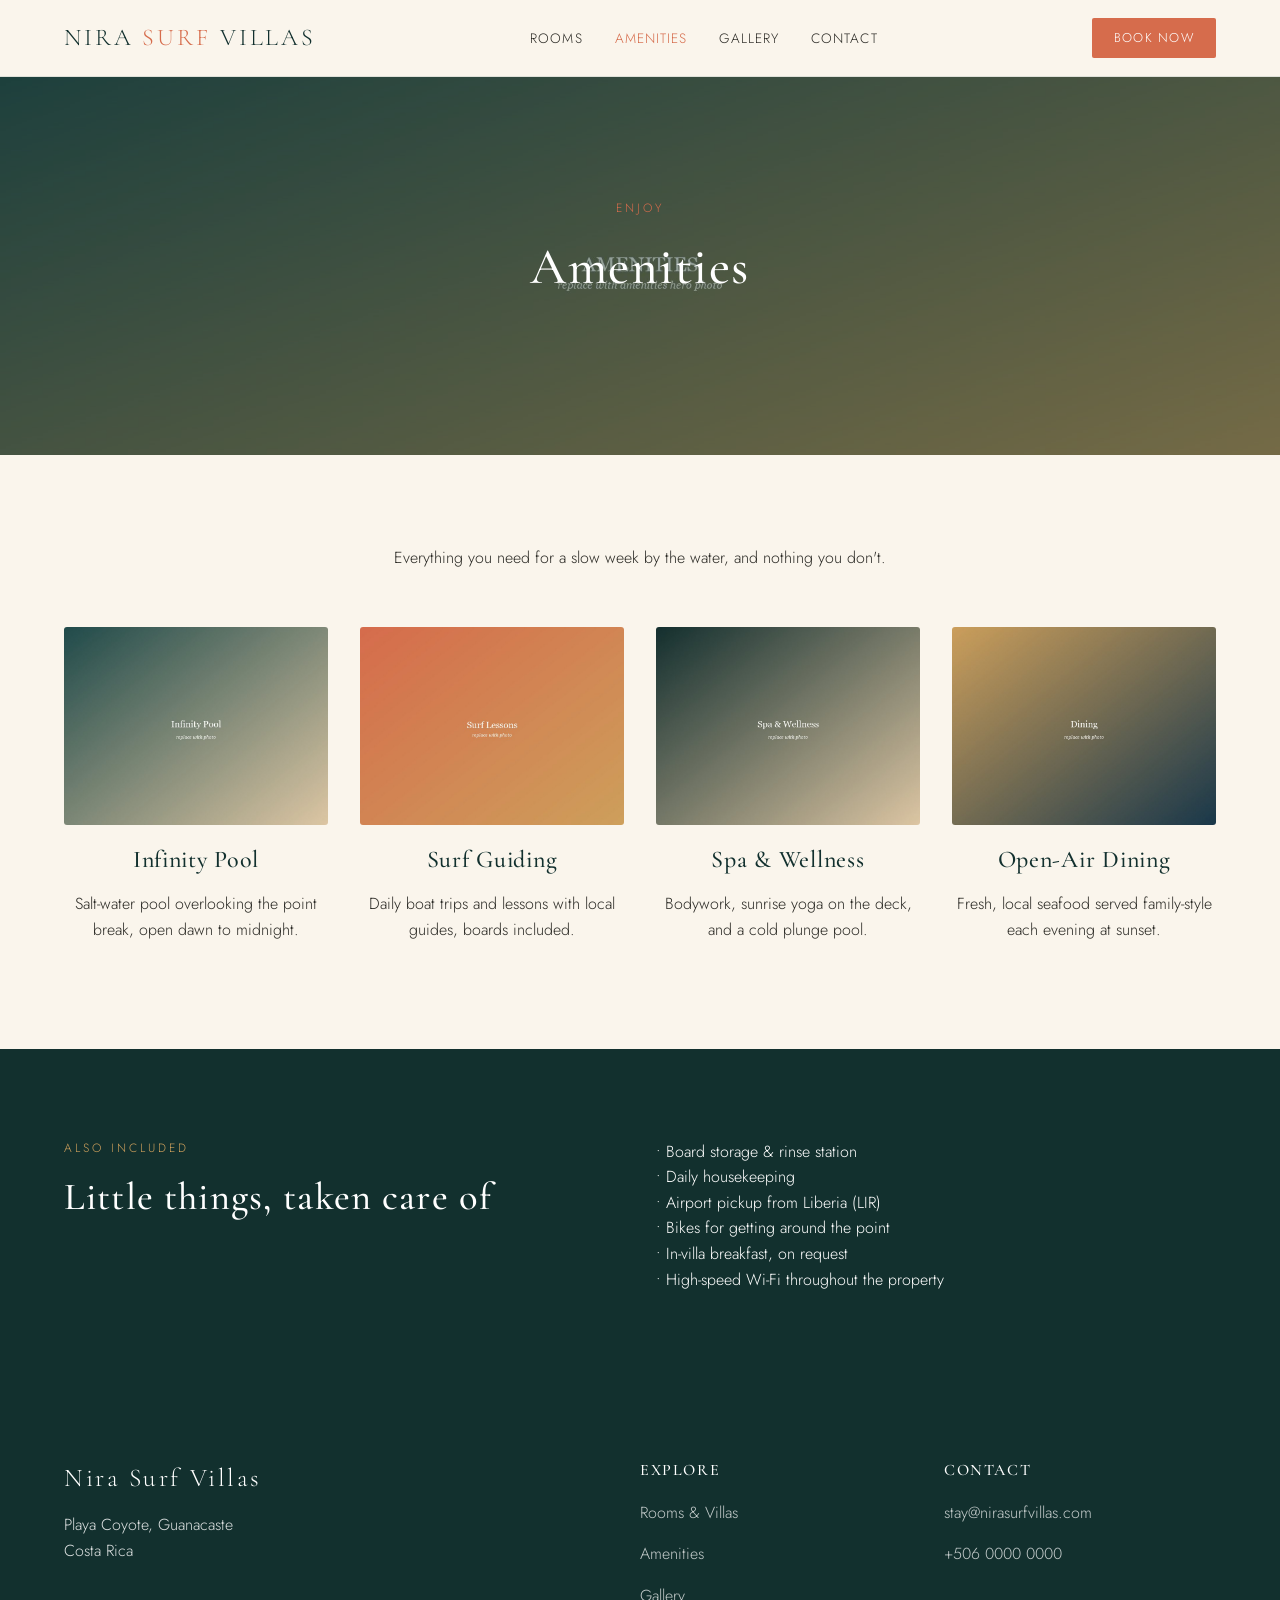
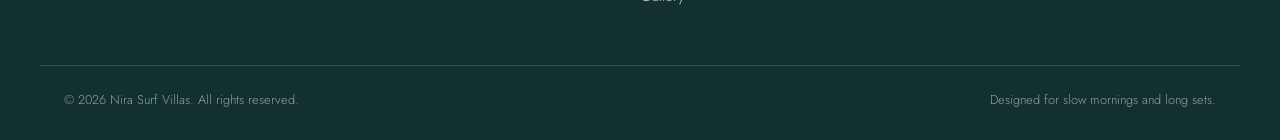
==== amenities.html @ 9f6e9825 "Initial commit: Nira Surf Villas site Six-page static site (home, rooms, amenities, gallery, booking" ====
<!DOCTYPE html>
<html lang="en">
<head>
<meta charset="UTF-8">
<meta name="viewport" content="width=device-width, initial-scale=1.0">
<title>Amenities | Nira Surf Villas</title>
<link rel="stylesheet" href="css/style.css">
</head>
<body>

<nav class="site-nav">
  <div class="nav-inner">
    <a href="index.html" class="logo">Nira <span>Surf</span> Villas</a>
    <ul class="nav-links">
      <li><a href="rooms.html">Rooms</a></li>
      <li><a href="amenities.html" class="active">Amenities</a></li>
      <li><a href="gallery.html">Gallery</a></li>
      <li><a href="contact.html">Contact</a></li>
    </ul>
    <a href="booking.html" class="nav-cta">Book Now</a>
    <button class="nav-toggle" aria-label="Menu">&#9776;</button>
  </div>
</nav>

<header class="page-hero" style="background-image:url('images/hero-amenities.jpg')">
  <div class="page-hero-content">
    <span class="eyebrow">Enjoy</span>
    <h1>Amenities</h1>
  </div>
</header>

<section>
  <div class="container section-intro">
    <p>Everything you need for a slow week by the water, and nothing you don't.</p>
  </div>

  <div class="container grid grid-4">
    <div class="amenity">
      <img src="images/amenities/pool.jpg" alt="Infinity Pool">
      <h3>Infinity Pool</h3>
      <p>Salt-water pool overlooking the point break, open dawn to midnight.</p>
    </div>
    <div class="amenity">
      <img src="images/amenities/surf.jpg" alt="Surf Lessons">
      <h3>Surf Guiding</h3>
      <p>Daily boat trips and lessons with local guides, boards included.</p>
    </div>
    <div class="amenity">
      <img src="images/amenities/spa.jpg" alt="Spa & Wellness">
      <h3>Spa &amp; Wellness</h3>
      <p>Bodywork, sunrise yoga on the deck, and a cold plunge pool.</p>
    </div>
    <div class="amenity">
      <img src="images/amenities/dining.jpg" alt="Dining">
      <h3>Open-Air Dining</h3>
      <p>Fresh, local seafood served family-style each evening at sunset.</p>
    </div>
  </div>
</section>

<section class="section-teal">
  <div class="container grid grid-2">
    <div>
      <span class="eyebrow" style="color:var(--gold)">Also Included</span>
      <h2>Little things, taken care of</h2>
    </div>
    <div>
      <p>&#8226; Board storage &amp; rinse station<br>
      &#8226; Daily housekeeping<br>
      &#8226; Airport pickup from Liberia (LIR)<br>
      &#8226; Bikes for getting around the point<br>
      &#8226; In-villa breakfast, on request<br>
      &#8226; High-speed Wi-Fi throughout the property</p>
    </div>
  </div>
</section>

<footer>
  <div class="container footer-grid">
    <div>
      <span class="footer-logo">Nira Surf Villas</span>
      <p>Playa Coyote, Guanacaste<br>Costa Rica</p>
    </div>
    <div>
      <h4>Explore</h4>
      <p><a href="rooms.html">Rooms &amp; Villas</a></p>
      <p><a href="amenities.html">Amenities</a></p>
      <p><a href="gallery.html">Gallery</a></p>
    </div>
    <div>
      <h4>Contact</h4>
      <p><a href="mailto:stay@nirasurfvillas.com">stay@nirasurfvillas.com</a></p>
      <p><a href="tel:+50600000000">+506 0000 0000</a></p>
    </div>
  </div>
  <div class="container footer-bottom">
    <span>&copy; 2026 Nira Surf Villas. All rights reserved.</span>
    <span>Designed for slow mornings and long sets.</span>
  </div>
</footer>

<script src="js/main.js"></script>
</body>
</html>
---- css/style.css ----
@import url('https://fonts.googleapis.com/css2?family=Cormorant+Garamond:ital,wght@0,400;0,500;0,600;1,400&family=Jost:wght@300;400;500;600&display=swap');

:root {
  --cream: #faf5ec;
  --cream-dark: #f2ead9;
  --ink: #2b2a25;
  --teal: #1f4a4a;
  --teal-dark: #12302e;
  --coral: #d66c4c;
  --coral-dark: #b8543a;
  --gold: #cea05c;
  --sand: #dfc8a5;
  --max-width: 1200px;
}

* { box-sizing: border-box; }

html { scroll-behavior: smooth; }

body {
  margin: 0;
  font-family: 'Jost', 'Helvetica Neue', Arial, sans-serif;
  color: var(--ink);
  background: var(--cream);
  font-weight: 300;
  line-height: 1.6;
}

h1, h2, h3, h4 {
  font-family: 'Cormorant Garamond', Georgia, serif;
  font-weight: 500;
  letter-spacing: 0.03em;
  margin: 0 0 0.5em;
  color: var(--teal-dark);
}

h1 { font-size: 3.2rem; }
h2 { font-size: 2.4rem; }
h3 { font-size: 1.5rem; }

p { margin: 0 0 1em; }

a { color: inherit; text-decoration: none; }

img { max-width: 100%; display: block; }

.container {
  max-width: var(--max-width);
  margin: 0 auto;
  padding: 0 24px;
}

.eyebrow {
  display: block;
  font-family: 'Jost', sans-serif;
  font-size: 0.75rem;
  letter-spacing: 0.25em;
  text-transform: uppercase;
  color: var(--coral);
  margin-bottom: 0.75em;
}

/* ---------- Nav ---------- */
.site-nav {
  position: sticky;
  top: 0;
  z-index: 100;
  background: rgba(250, 245, 236, 0.96);
  backdrop-filter: blur(6px);
  border-bottom: 1px solid rgba(31, 74, 74, 0.12);
}

.nav-inner {
  max-width: var(--max-width);
  margin: 0 auto;
  padding: 18px 24px;
  display: flex;
  align-items: center;
  justify-content: space-between;
}

.logo {
  font-family: 'Cormorant Garamond', Georgia, serif;
  font-size: 1.5rem;
  letter-spacing: 0.12em;
  color: var(--teal-dark);
  text-transform: uppercase;
}

.logo span { color: var(--coral); }

.nav-links {
  display: flex;
  gap: 2rem;
  list-style: none;
  margin: 0;
  padding: 0;
}

.nav-links a {
  font-size: 0.85rem;
  letter-spacing: 0.08em;
  text-transform: uppercase;
  color: var(--ink);
  transition: color 0.2s ease;
}

.nav-links a:hover,
.nav-links a.active { color: var(--coral); }

.nav-cta {
  background: var(--coral);
  color: #fff !important;
  padding: 10px 22px;
  border-radius: 2px;
  font-size: 0.8rem;
  letter-spacing: 0.1em;
  text-transform: uppercase;
  transition: background 0.2s ease;
}

.nav-cta:hover { background: var(--coral-dark); }

.nav-toggle {
  display: none;
  background: none;
  border: none;
  font-size: 1.6rem;
  color: var(--teal-dark);
  cursor: pointer;
}

/* ---------- Buttons ---------- */
.btn {
  display: inline-block;
  padding: 13px 30px;
  border: 1px solid var(--teal-dark);
  color: var(--teal-dark);
  font-size: 0.8rem;
  letter-spacing: 0.1em;
  text-transform: uppercase;
  border-radius: 2px;
  transition: all 0.2s ease;
}

.btn:hover { background: var(--teal-dark); color: #fff; }

.btn-solid {
  background: var(--coral);
  border-color: var(--coral);
  color: #fff;
}

.btn-solid:hover { background: var(--coral-dark); border-color: var(--coral-dark); }

.btn-light {
  border-color: rgba(255,255,255,0.8);
  color: #fff;
}
.btn-light:hover { background: #fff; color: var(--teal-dark); }

/* ---------- Hero (home) ---------- */
.hero {
  position: relative;
  height: 92vh;
  min-height: 560px;
  overflow: hidden;
  display: flex;
  align-items: flex-end;
  color: #fff;
}

.hero-slideshow {
  position: absolute;
  inset: 0;
}

.hero-slide {
  position: absolute;
  inset: 0;
  width: 100%;
  height: 100%;
  object-fit: cover;
  object-position: center;
  opacity: 0;
  transition: opacity 0.35s ease;
}

.hero-slide.active { opacity: 1; }

.hero::after {
  content: '';
  position: absolute;
  inset: 0;
  background: linear-gradient(180deg, rgba(18,48,46,0.15) 0%, rgba(18,48,46,0.55) 100%);
}

.hero-content {
  position: relative;
  z-index: 2;
  padding: 0 24px 70px;
  max-width: var(--max-width);
  margin: 0 auto;
  width: 100%;
}

.hero-content h1 {
  color: #fff;
  font-size: clamp(2.6rem, 6vw, 4.6rem);
  margin-bottom: 0.3em;
}

.hero-content p {
  font-size: 1.1rem;
  max-width: 480px;
  margin-bottom: 1.5em;
  color: rgba(255,255,255,0.9);
}

/* ---------- Page hero (interior pages) ---------- */
.page-hero {
  position: relative;
  height: 42vh;
  min-height: 280px;
  background-size: cover;
  background-position: center;
  display: flex;
  align-items: center;
  justify-content: center;
  color: #fff;
  text-align: center;
}

.page-hero::after {
  content: '';
  position: absolute;
  inset: 0;
  background: rgba(18,48,46,0.45);
}

.page-hero-content { position: relative; z-index: 2; }
.page-hero-content h1 { color: #fff; }

/* ---------- Sections ---------- */
section { padding: 90px 0; }

.section-intro {
  text-align: center;
  max-width: 640px;
  margin: 0 auto 3.5rem;
}

.section-alt { background: var(--cream-dark); }
.section-teal { background: var(--teal-dark); color: #fff; }
.section-teal h2, .section-teal h3 { color: #fff; }

/* ---------- Grids ---------- */
.grid {
  display: grid;
  gap: 2rem;
}

.grid-3 { grid-template-columns: repeat(3, 1fr); }
.grid-4 { grid-template-columns: repeat(4, 1fr); }
.grid-2 { grid-template-columns: repeat(2, 1fr); }

.card {
  background: #fff;
  border-radius: 3px;
  overflow: hidden;
  box-shadow: 0 8px 24px rgba(31,74,74,0.08);
}

.card img { aspect-ratio: 4/3; object-fit: cover; width: 100%; }

.card-body { padding: 1.5rem; }

.card-price {
  color: var(--coral);
  font-family: 'Cormorant Garamond', serif;
  font-size: 1.2rem;
  margin-top: 0.5rem;
}

/* Amenities */
.amenity {
  text-align: center;
}
.amenity img { border-radius: 3px; margin-bottom: 1rem; aspect-ratio: 4/3; object-fit: cover; }

/* Gallery */
.gallery-grid {
  display: grid;
  grid-template-columns: repeat(3, 1fr);
  gap: 8px;
}
.gallery-grid img {
  aspect-ratio: 1/1;
  object-fit: cover;
  width: 100%;
  cursor: pointer;
  transition: opacity 0.2s ease;
}
.gallery-grid img:hover { opacity: 0.85; }

.lightbox {
  position: fixed;
  inset: 0;
  background: rgba(18,30,29,0.92);
  display: none;
  align-items: center;
  justify-content: center;
  z-index: 1000;
  padding: 40px;
}
.lightbox.open { display: flex; }
.lightbox img { max-width: 90vw; max-height: 85vh; object-fit: contain; }
.lightbox-close {
  position: absolute;
  top: 24px;
  right: 32px;
  color: #fff;
  font-size: 2rem;
  cursor: pointer;
  background: none;
  border: none;
}

/* Amenities strip on home */
.strip {
  display: grid;
  grid-template-columns: repeat(4, 1fr);
  gap: 2rem;
  text-align: center;
}
.strip-item .icon {
  font-size: 1.8rem;
  color: var(--coral);
  margin-bottom: 0.6rem;
}

/* ---------- Forms ---------- */
.form-grid {
  display: grid;
  grid-template-columns: 1fr 1fr;
  gap: 1.2rem;
}
.form-grid .full { grid-column: 1 / -1; }

label {
  display: block;
  font-size: 0.8rem;
  letter-spacing: 0.06em;
  text-transform: uppercase;
  margin-bottom: 0.4rem;
  color: var(--teal-dark);
}

input, select, textarea {
  width: 100%;
  padding: 12px 14px;
  border: 1px solid rgba(31,74,74,0.25);
  background: #fff;
  font-family: 'Jost', sans-serif;
  font-size: 0.95rem;
  border-radius: 2px;
  color: var(--ink);
}

input:focus, select:focus, textarea:focus {
  outline: none;
  border-color: var(--coral);
}

textarea { resize: vertical; min-height: 120px; }

.form-note {
  margin-top: 1.5rem;
  padding: 16px 20px;
  background: var(--cream-dark);
  border-left: 3px solid var(--coral);
  font-size: 0.9rem;
  display: none;
}
.form-note.show { display: block; }

/* ---------- Footer ---------- */
footer {
  background: var(--teal-dark);
  color: rgba(255,255,255,0.85);
  padding: 60px 0 30px;
}

.footer-grid {
  display: grid;
  grid-template-columns: 2fr 1fr 1fr;
  gap: 2rem;
  margin-bottom: 2.5rem;
}

footer h4 {
  color: #fff;
  font-size: 1rem;
  letter-spacing: 0.1em;
  text-transform: uppercase;
  margin-bottom: 1rem;
}

footer a { color: rgba(255,255,255,0.75); }
footer a:hover { color: var(--gold); }

.footer-logo {
  font-family: 'Cormorant Garamond', serif;
  font-size: 1.6rem;
  color: #fff;
  letter-spacing: 0.1em;
  margin-bottom: 0.8rem;
  display: block;
}

.footer-bottom {
  border-top: 1px solid rgba(255,255,255,0.15);
  padding-top: 24px;
  font-size: 0.8rem;
  display: flex;
  justify-content: space-between;
  color: rgba(255,255,255,0.55);
}

/* ---------- Responsive ---------- */
@media (max-width: 900px) {
  .grid-3, .grid-4, .grid-2 { grid-template-columns: 1fr 1fr; }
  .footer-grid { grid-template-columns: 1fr; }
  .strip { grid-template-columns: 1fr 1fr; }
}

@media (max-width: 700px) {
  .nav-links, .nav-cta { display: none; }
  .nav-toggle { display: block; }
  .site-nav.open .nav-links {
    display: flex;
    flex-direction: column;
    position: absolute;
    top: 100%;
    left: 0;
    right: 0;
    background: var(--cream);
    padding: 20px 24px;
    gap: 1.2rem;
    border-bottom: 1px solid rgba(31,74,74,0.12);
  }
  .site-nav.open .nav-cta {
    display: inline-block;
    margin: 0 24px 20px;
  }
  .grid-3, .grid-4, .grid-2 { grid-template-columns: 1fr; }
  .gallery-grid { grid-template-columns: repeat(2, 1fr); }
  .form-grid { grid-template-columns: 1fr; }
  h1 { font-size: 2.2rem; }
  .strip { grid-template-columns: 1fr; }
}
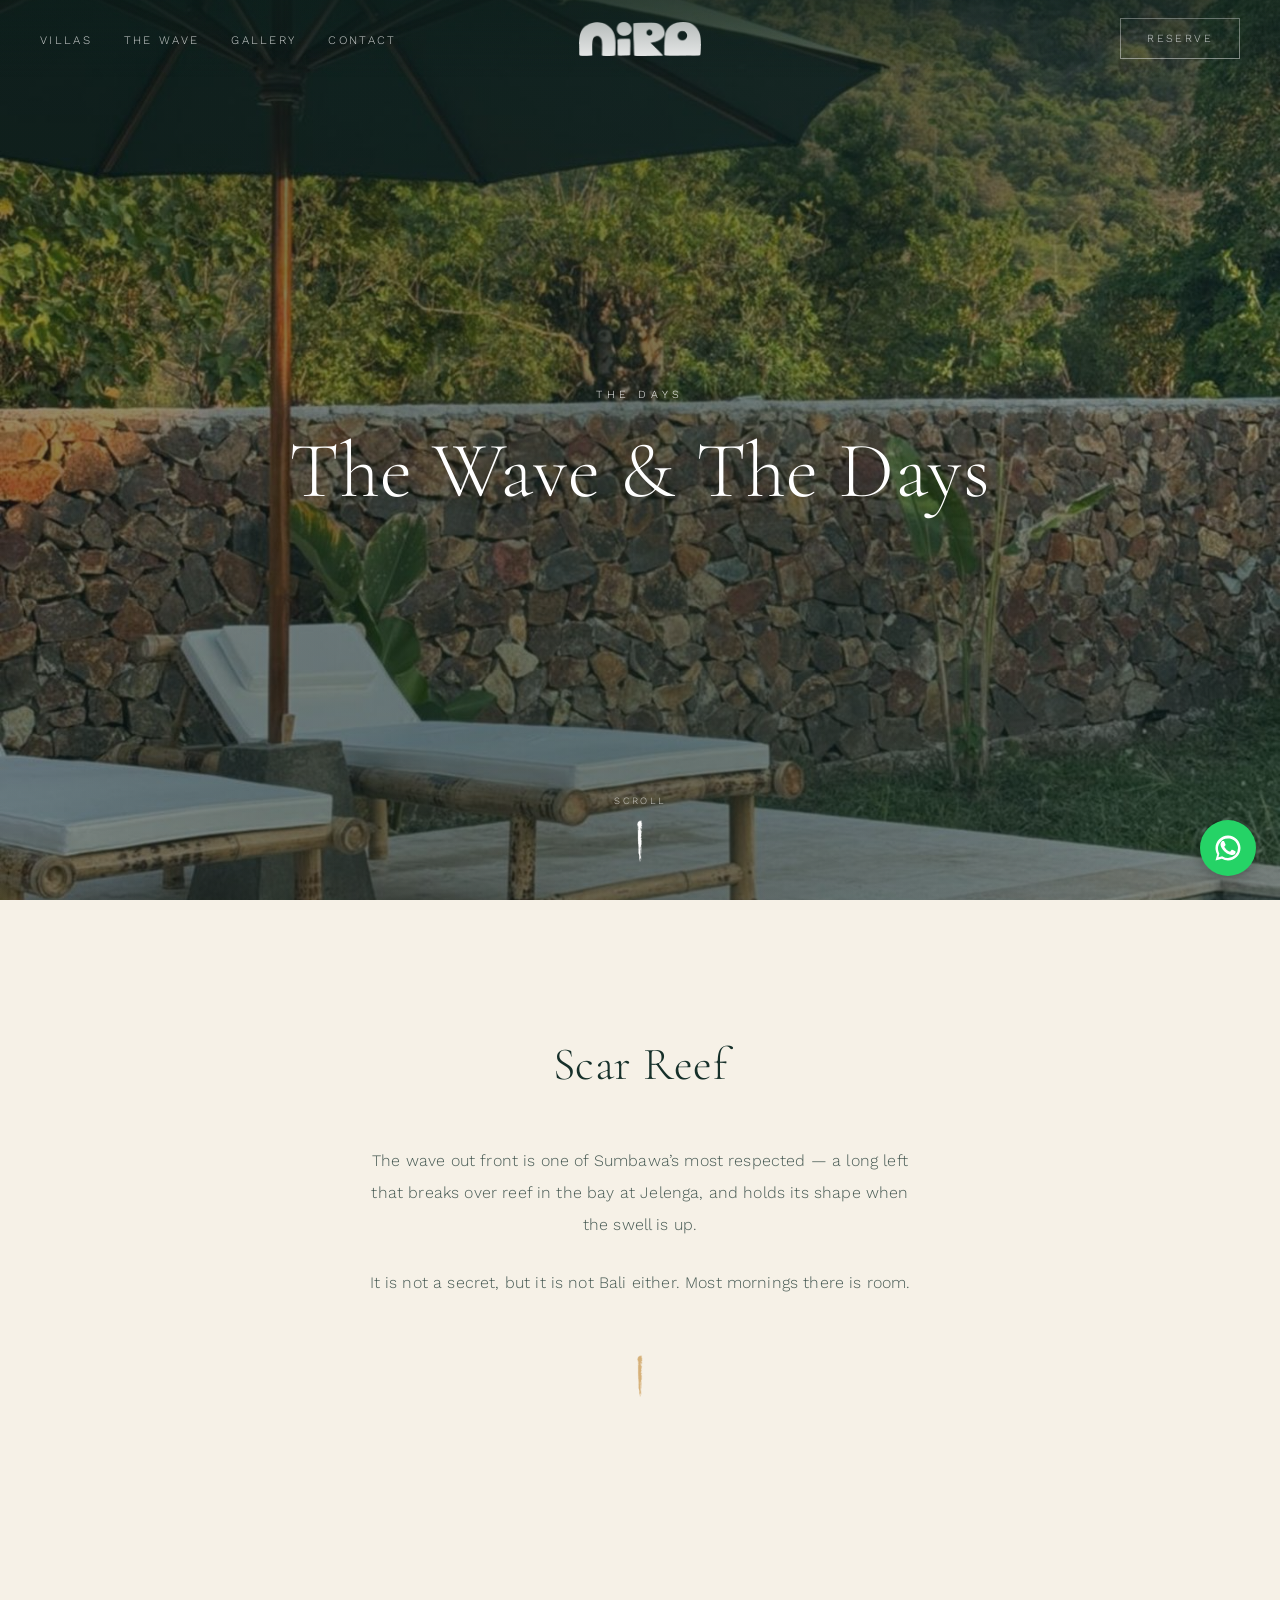
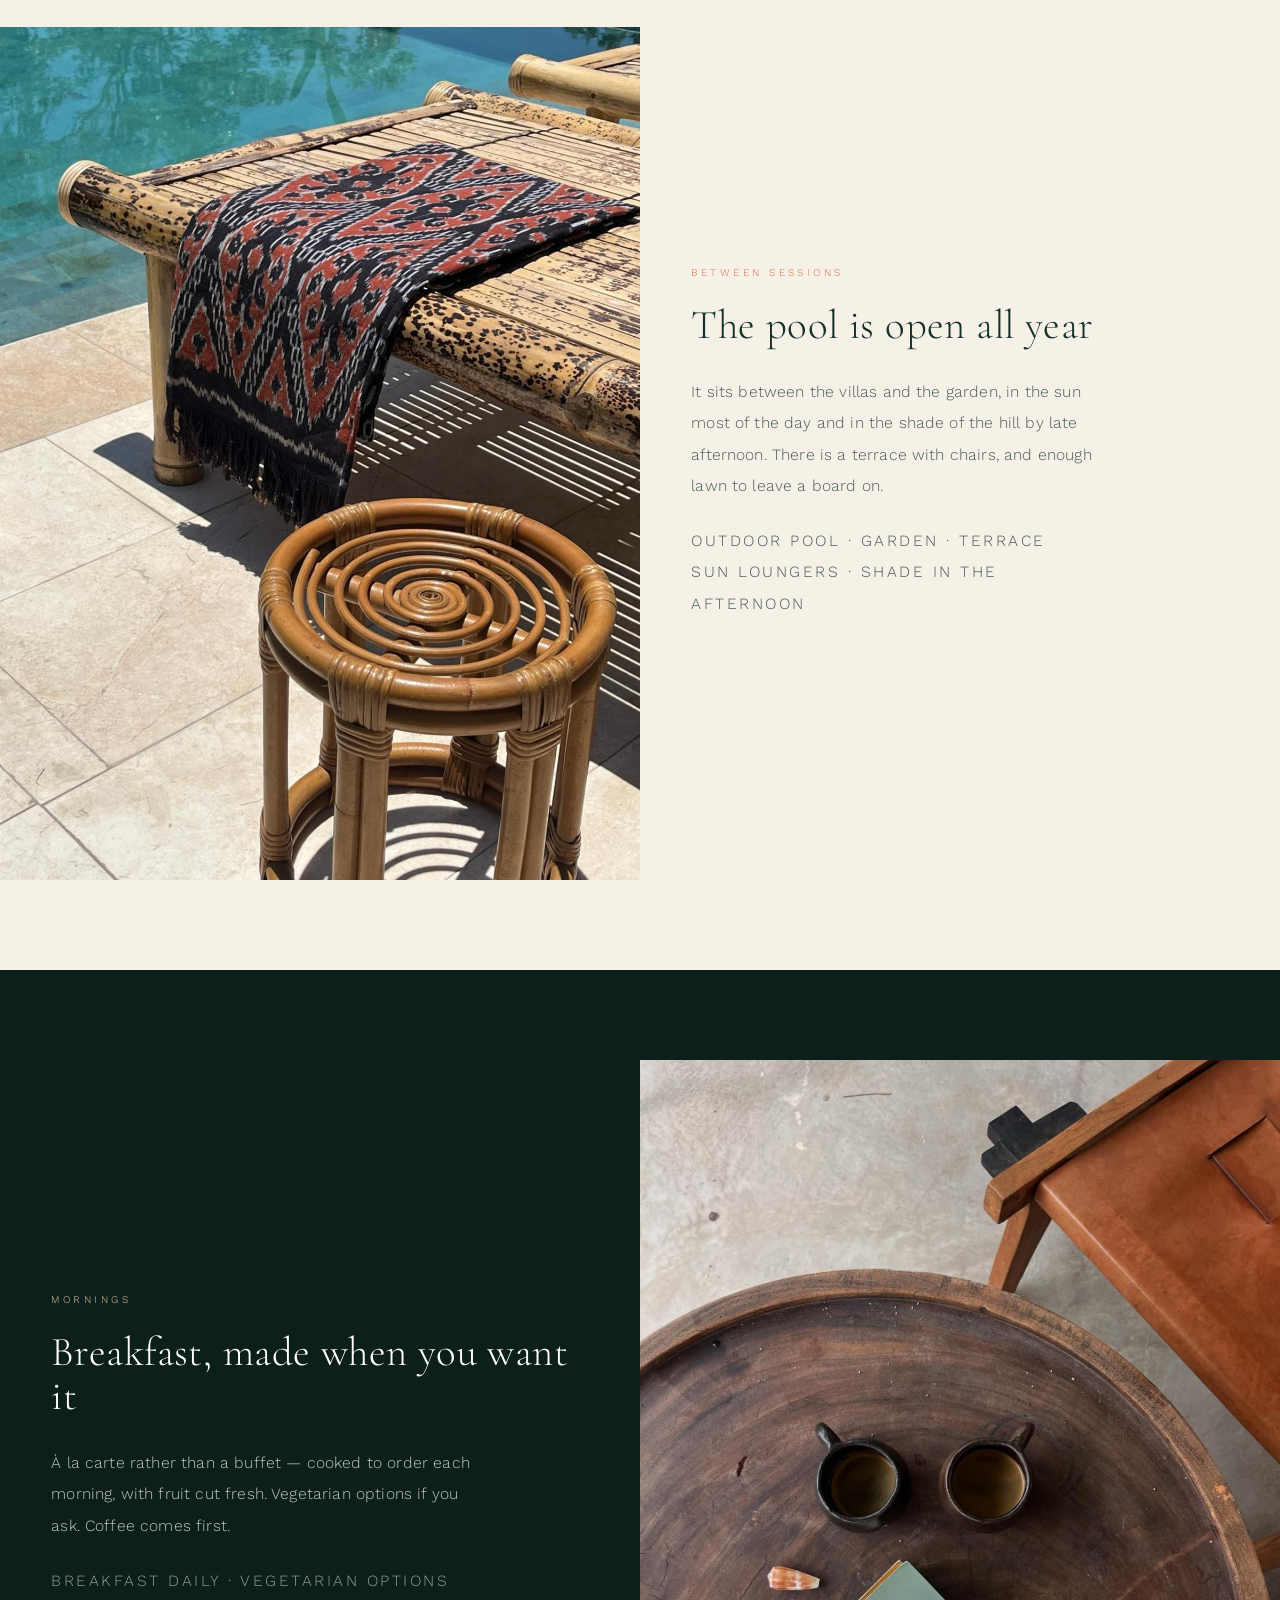
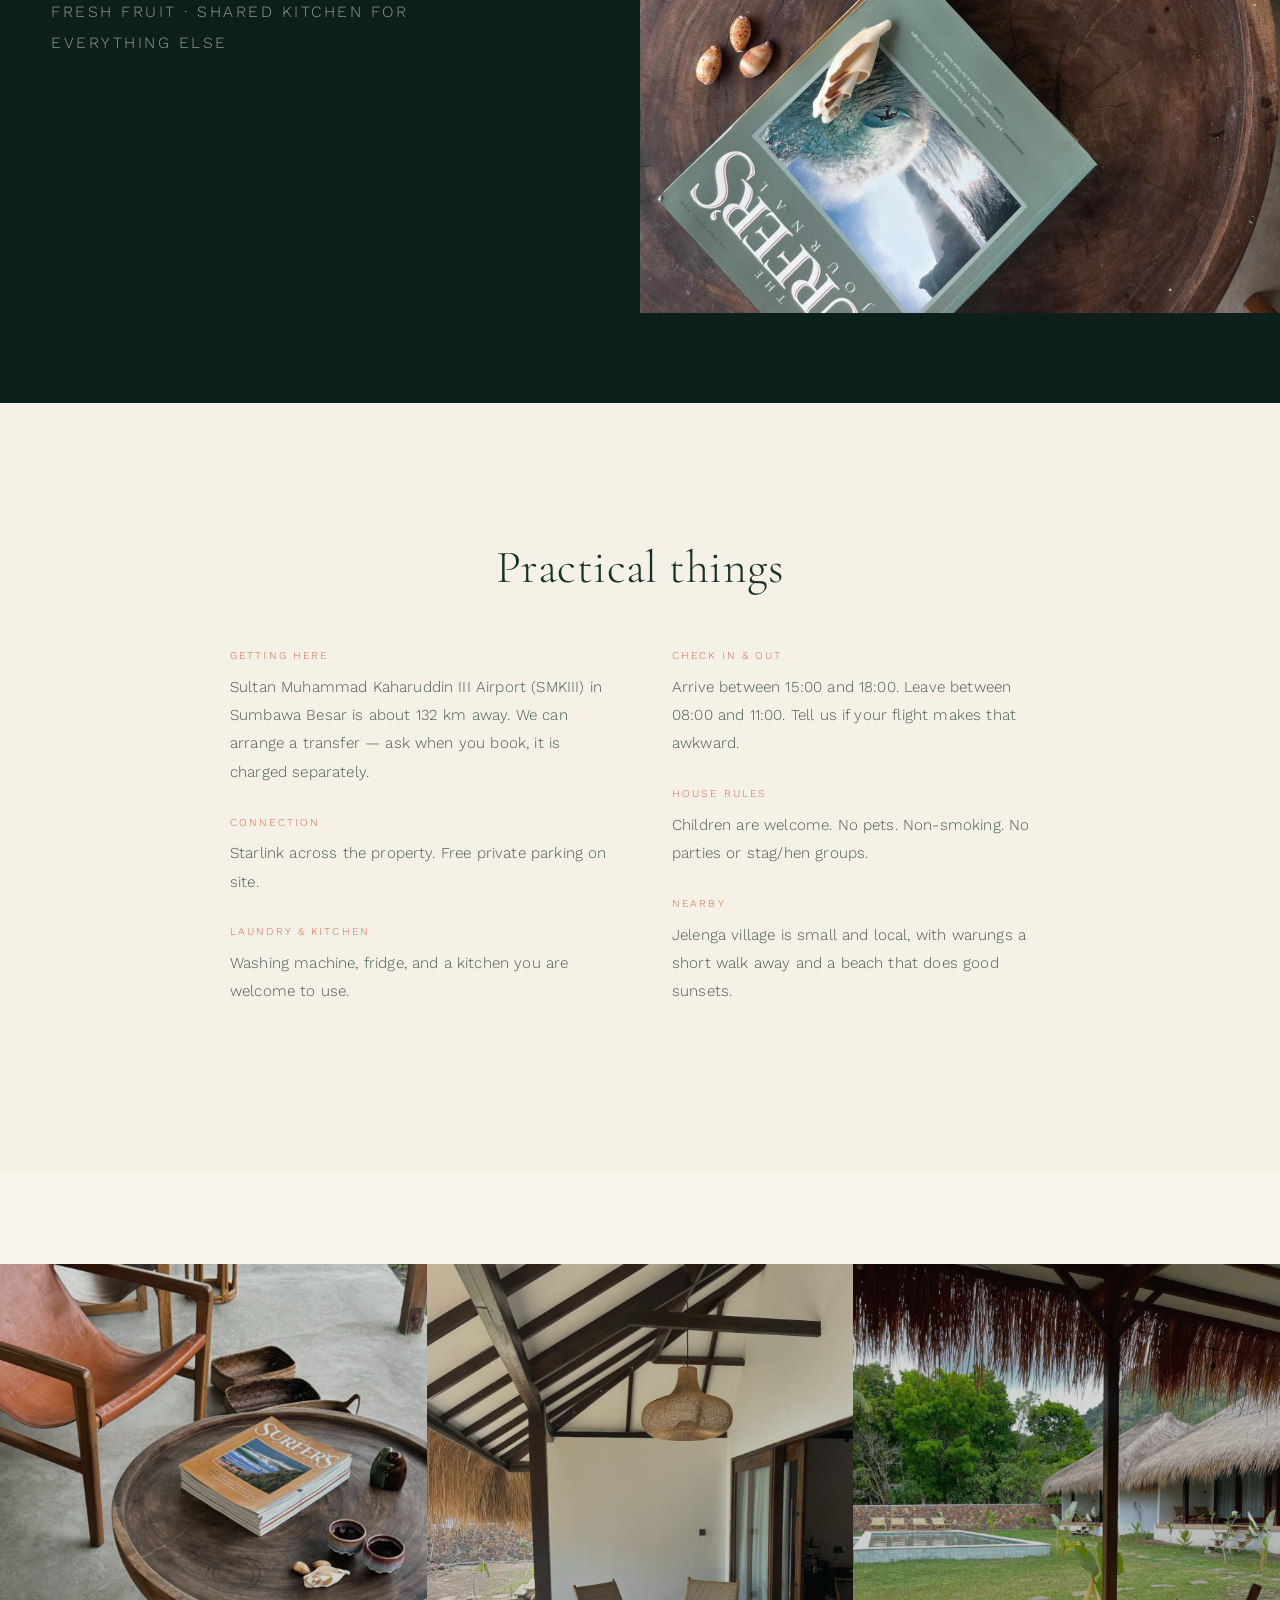
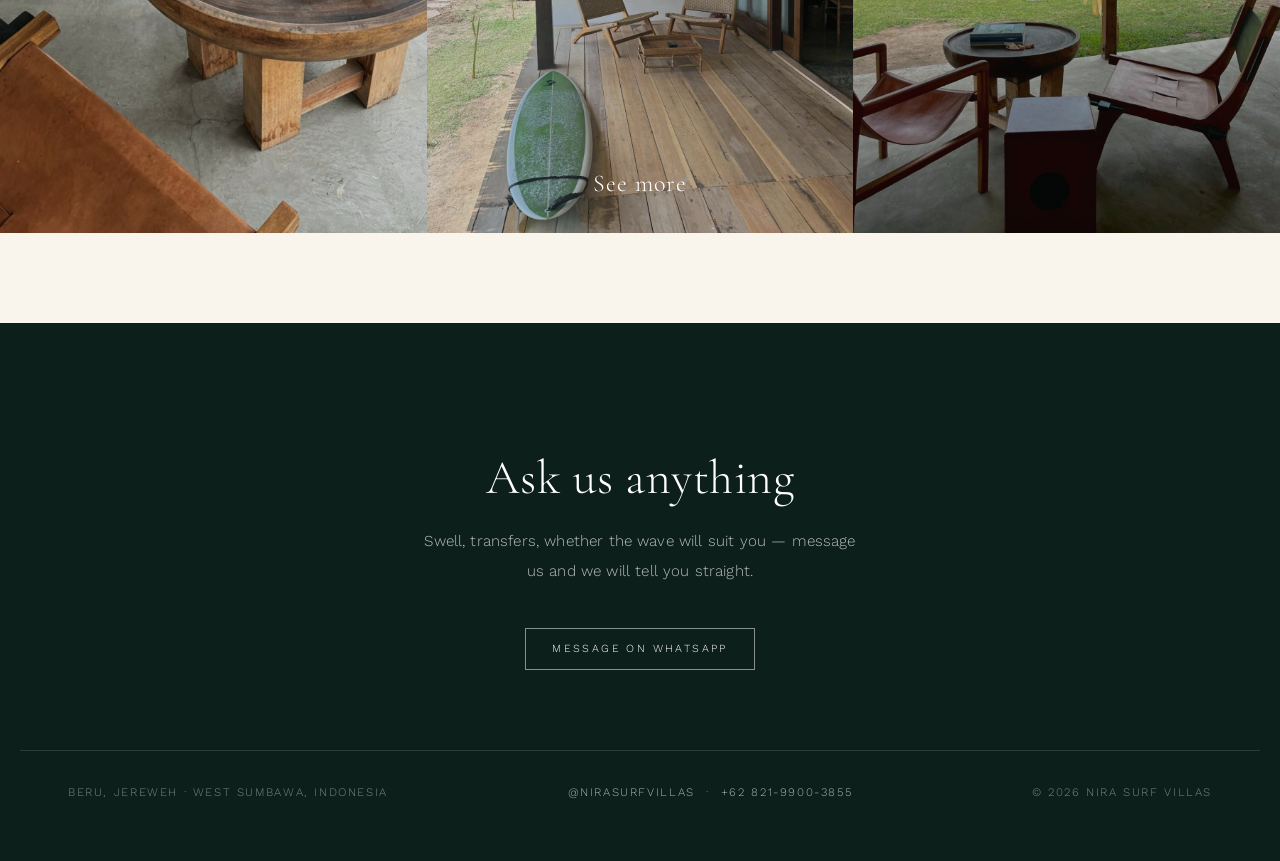
==== commit 3296498c: "Rebuild the site around real photography Replace the placeholder gradients and stock-shaped layout w" ====
--- a/amenities.html
+++ b/amenities.html
@@ -3,102 +3,132 @@
 <head>
 <meta charset="UTF-8">
 <meta name="viewport" content="width=device-width, initial-scale=1.0">
-<title>Amenities | Nira Surf Villas</title>
-<link rel="stylesheet" href="css/style.css">
+<title>The Wave &amp; The Days | Nira Surf Villas, Scar Reef</title>
+<meta name="description" content="Scar Reef, Jelenga and the west coast of Sumbawa — and what a day at Nira Surf Villas actually looks like.">
+<link rel="stylesheet" href="css/style.css?v=20260807c">
 </head>
-<body>
+<body class="ed">
 
-<nav class="site-nav">
+<nav class="site-nav nav-overlay">
   <div class="nav-inner">
-    <a href="index.html" class="logo">Nira <span>Surf</span> Villas</a>
-    <ul class="nav-links">
-      <li><a href="rooms.html">Rooms</a></li>
-      <li><a href="amenities.html" class="active">Amenities</a></li>
-      <li><a href="gallery.html">Gallery</a></li>
-      <li><a href="contact.html">Contact</a></li>
-    </ul>
-    <a href="booking.html" class="nav-cta">Book Now</a>
-    <button class="nav-toggle" aria-label="Menu">&#9776;</button>
+    <div class="nav-left">
+      <button class="nav-toggle" aria-label="Menu" aria-expanded="false">&#9776;</button>
+      <ul class="nav-links">
+        <li><a href="rooms.html">Villas</a></li>
+        <li><a href="amenities.html" class="active">The Wave</a></li>
+        <li><a href="gallery.html">Gallery</a></li>
+        <li><a href="contact.html">Contact</a></li>
+        <li class="in-menu-only"><a href="booking.html">Reserve</a></li>
+      </ul>
+    </div>
+
+    <a href="index.html" class="logo" aria-label="Nira Surf Villas — home">
+      <img src="images/logo.png" alt="Nira Surf Villas" width="520" height="145">
+    </a>
+
+    <div class="nav-right">
+      <a href="booking.html" class="link-ghost">Reserve</a>
+    </div>
   </div>
 </nav>
 
-<header class="page-hero" style="background-image:url('images/hero-amenities.jpg')">
-  <div class="page-hero-content">
-    <span class="eyebrow">Enjoy</span>
-    <h1>Amenities</h1>
+<header class="hero-page">
+  <div class="hero-media">
+    <img src="images/wave/hero.jpg" alt="A parasol on the lawn beneath the mountain" fetchpriority="high">
   </div>
+  <div class="hero-content">
+    <span class="hero-eyebrow">The Days</span>
+    <h1>The Wave &amp; The Days</h1>
+  </div>
+
+  <div class="scroll-cue"><span>Scroll</span></div>
 </header>
 
-<section>
-  <div class="container section-intro">
-    <p>Everything you need for a slow week by the water, and nothing you don't.</p>
-  </div>
-
-  <div class="container grid grid-4">
-    <div class="amenity">
-      <img src="images/amenities/pool.jpg" alt="Infinity Pool">
-      <h3>Infinity Pool</h3>
-      <p>Salt-water pool overlooking the point break, open dawn to midnight.</p>
-    </div>
-    <div class="amenity">
-      <img src="images/amenities/surf.jpg" alt="Surf Lessons">
-      <h3>Surf Guiding</h3>
-      <p>Daily boat trips and lessons with local guides, boards included.</p>
-    </div>
-    <div class="amenity">
-      <img src="images/amenities/spa.jpg" alt="Spa & Wellness">
-      <h3>Spa &amp; Wellness</h3>
-      <p>Bodywork, sunrise yoga on the deck, and a cold plunge pool.</p>
-    </div>
-    <div class="amenity">
-      <img src="images/amenities/dining.jpg" alt="Dining">
-      <h3>Open-Air Dining</h3>
-      <p>Fresh, local seafood served family-style each evening at sunset.</p>
-    </div>
+<section class="prose-block">
+  <div class="prose-inner reveal">
+    <h2>Scar Reef</h2>
+    <p>The wave out front is one of Sumbawa&rsquo;s most respected &mdash; a long left that breaks over reef in the bay at Jelenga, and holds its shape when the swell is up.</p>
+    <p>It is not a secret, but it is not Bali either. Most mornings there is room.</p>
+    <div class="rule-gold"></div>
   </div>
 </section>
 
-<section class="section-teal">
-  <div class="container grid grid-2">
-    <div>
-      <span class="eyebrow" style="color:var(--gold)">Also Included</span>
-      <h2>Little things, taken care of</h2>
-    </div>
-    <div>
-      <p>&#8226; Board storage &amp; rinse station<br>
-      &#8226; Daily housekeeping<br>
-      &#8226; Airport pickup from Liberia (LIR)<br>
-      &#8226; Bikes for getting around the point<br>
-      &#8226; In-villa breakfast, on request<br>
-      &#8226; High-speed Wi-Fi throughout the property</p>
-    </div>
+<section class="split">
+  <div class="split-media reveal">
+    <img src="images/wave/pool.jpg" alt="Textile draped over the rail beside the pool">
+  </div>
+  <div class="split-copy reveal">
+    <span class="panel-label">Between sessions</span>
+    <h2>The pool is open all year</h2>
+    <p>It sits between the villas and the garden, in the sun most of the day and in the shade of the hill by late afternoon. There is a terrace with chairs, and enough lawn to leave a board on.</p>
+    <p class="meta-line">Outdoor pool &middot; Garden &middot; Terrace<br>Sun loungers &middot; Shade in the afternoon</p>
   </div>
 </section>
 
-<footer>
-  <div class="container footer-grid">
+<section class="split reverse split-dark">
+  <div class="split-media reveal">
+    <img src="images/wave/breakfast.jpg" alt="Coffee and a surf journal on a carved timber table">
+  </div>
+  <div class="split-copy reveal">
+    <span class="panel-label">Mornings</span>
+    <h2>Breakfast, made when you want it</h2>
+    <p>À la carte rather than a buffet &mdash; cooked to order each morning, with fruit cut fresh. Vegetarian options if you ask. Coffee comes first.</p>
+    <p class="meta-line">Breakfast daily &middot; Vegetarian options<br>Fresh fruit &middot; Shared kitchen for everything else</p>
+  </div>
+</section>
+
+<section class="prose-block">
+  <div class="prose-inner reveal" style="max-width:900px;">
+    <h2>Practical things</h2>
+  </div>
+  <dl class="info-grid reveal">
     <div>
-      <span class="footer-logo">Nira Surf Villas</span>
-      <p>Playa Coyote, Guanacaste<br>Costa Rica</p>
+      <dt>Getting here</dt>
+      <dd>Sultan Muhammad Kaharuddin III Airport (SMKIII) in Sumbawa Besar is about 132 km away. We can arrange a transfer &mdash; ask when you book, it is charged separately.</dd>
+      <dt>Connection</dt>
+      <dd>Starlink across the property. Free private parking on site.</dd>
+      <dt>Laundry &amp; kitchen</dt>
+      <dd>Washing machine, fridge, and a kitchen you are welcome to use.</dd>
     </div>
     <div>
-      <h4>Explore</h4>
-      <p><a href="rooms.html">Rooms &amp; Villas</a></p>
-      <p><a href="amenities.html">Amenities</a></p>
-      <p><a href="gallery.html">Gallery</a></p>
+      <dt>Check in &amp; out</dt>
+      <dd>Arrive between 15:00 and 18:00. Leave between 08:00 and 11:00. Tell us if your flight makes that awkward.</dd>
+      <dt>House rules</dt>
+      <dd>Children are welcome. No pets. Non-smoking. No parties or stag/hen groups.</dd>
+      <dt>Nearby</dt>
+      <dd>Jelenga village is small and local, with warungs a short walk away and a beach that does good sunsets.</dd>
     </div>
-    <div>
-      <h4>Contact</h4>
-      <p><a href="mailto:stay@nirasurfvillas.com">stay@nirasurfvillas.com</a></p>
-      <p><a href="tel:+50600000000">+506 0000 0000</a></p>
-    </div>
+  </dl>
+</section>
+
+<section class="band">
+  <a href="gallery.html"><img src="images/wave/band-1.jpg" alt="Leather chair and round table on the terrace"></a>
+  <a href="gallery.html"><img src="images/wave/band-2.jpg" alt="Open living area with a surfboard"><span class="band-caption">See more</span></a>
+  <a href="gallery.html"><img src="images/wave/band-3.jpg" alt="View out to the pool from under the thatch"></a>
+</section>
+
+<section class="closing">
+  <div class="prose-inner reveal">
+    <h2>Ask us anything</h2>
+    <p class="lede">Swell, transfers, whether the wave will suit you &mdash; message us and we will tell you straight.</p>
+    <a href="https://wa.me/6282199003855?text=Hi!%20I%20have%20a%20question%20about%20staying%20at%20Nira%20Surf%20Villas." class="link-ghost" target="_blank" rel="noopener">Message on WhatsApp</a>
   </div>
-  <div class="container footer-bottom">
-    <span>&copy; 2026 Nira Surf Villas. All rights reserved.</span>
-    <span>Designed for slow mornings and long sets.</span>
+
+  <div class="closing-meta">
+    <span>Beru, Jereweh &middot; West Sumbawa, Indonesia</span>
+    <span>
+      <a href="https://www.instagram.com/nirasurfvillas/" target="_blank" rel="noopener">@nirasurfvillas</a>
+      &nbsp;&middot;&nbsp;
+      <a href="https://wa.me/6282199003855" target="_blank" rel="noopener">+62 821-9900-3855</a>
+    </span>
+    <span>&copy; 2026 Nira Surf Villas</span>
   </div>
-</footer>
+</section>
 
-<script src="js/main.js"></script>
+<a href="https://wa.me/6282199003855?text=Hi!%20I%27m%20interested%20in%20booking%20a%20stay%20at%20Nira%20Surf%20Villas." class="whatsapp-float" target="_blank" rel="noopener" aria-label="Chat on WhatsApp">
+  <svg viewBox="0 0 24 24" xmlns="http://www.w3.org/2000/svg"><path d="M17.472 14.382c-.297-.149-1.758-.867-2.03-.967-.273-.099-.471-.148-.67.15-.197.297-.767.966-.94 1.164-.173.199-.347.223-.644.075-.297-.15-1.255-.463-2.39-1.475-.883-.788-1.48-1.761-1.653-2.059-.173-.297-.018-.458.13-.606.134-.133.298-.347.446-.52.149-.174.198-.298.298-.497.099-.198.05-.371-.025-.52-.075-.149-.669-1.612-.916-2.207-.242-.579-.487-.5-.669-.51-.173-.008-.371-.01-.57-.01-.198 0-.52.074-.792.372-.272.297-1.04 1.016-1.04 2.479 0 1.462 1.065 2.875 1.213 3.074.149.198 2.096 3.2 5.077 4.487.709.306 1.262.489 1.694.625.712.227 1.36.195 1.871.118.571-.085 1.758-.719 2.006-1.413.248-.694.248-1.289.173-1.413-.074-.124-.272-.198-.57-.347z"/><path d="M12.004 2C6.486 2 2.004 6.482 2.004 12c0 1.85.505 3.586 1.386 5.07L2 22l5.06-1.362A9.94 9.94 0 0 0 12.004 22C17.522 22 22.004 17.518 22.004 12S17.522 2 12.004 2zm0 18.056a8.02 8.02 0 0 1-4.352-1.28l-.312-.196-3.003.808.802-2.928-.203-.302A8.03 8.03 0 1 1 20.033 12a8.033 8.033 0 0 1-8.03 8.056z"/></svg>
+</a>
+
+<script src="js/main.js?v=20260807c"></script>
 </body>
 </html>
--- a/css/style.css
+++ b/css/style.css
@@ -1,4 +1,4 @@
-@import url('https://fonts.googleapis.com/css2?family=Cormorant+Garamond:ital,wght@0,400;0,500;0,600;1,400&family=Jost:wght@300;400;500;600&display=swap');
+@import url('https://fonts.googleapis.com/css2?family=Cormorant+Garamond:ital,wght@0,300;0,400;0,500;0,600;1,300;1,400&family=Jost:wght@300;400;500;600&family=Work+Sans:wght@200;300;400;500&display=swap');
 
 :root {
   --cream: #faf5ec;
@@ -425,6 +425,32 @@
   display: flex;
   justify-content: space-between;
   color: rgba(255,255,255,0.55);
+}
+
+/* ---------- WhatsApp float button ---------- */
+.whatsapp-float {
+  position: fixed;
+  right: 24px;
+  bottom: 24px;
+  width: 56px;
+  height: 56px;
+  border-radius: 50%;
+  background: #25D366;
+  display: flex;
+  align-items: center;
+  justify-content: center;
+  box-shadow: 0 4px 14px rgba(0,0,0,0.25);
+  z-index: 999;
+  transition: transform 0.15s ease, box-shadow 0.15s ease;
+}
+.whatsapp-float:hover {
+  transform: scale(1.08);
+  box-shadow: 0 6px 18px rgba(0,0,0,0.3);
+}
+.whatsapp-float svg {
+  width: 30px;
+  height: 30px;
+  fill: #fff;
 }
 
 /* ---------- Responsive ---------- */
@@ -459,3 +485,957 @@
   h1 { font-size: 2.2rem; }
   .strip { grid-template-columns: 1fr; }
 }
+
+/* ==========================================================================
+   EDITORIAL LAYER — full-frame imagery, minimal chrome, understated links.
+   Scoped to new class names so the legacy pages keep rendering unchanged.
+   ========================================================================== */
+
+:root {
+  --forest: #16302a;
+  --forest-deep: #0d1f1b;
+  --bone: #f6f1e7;
+}
+
+.ed {
+  font-family: 'Work Sans', 'Jost', sans-serif;
+  font-weight: 300;
+  letter-spacing: 0.01em;
+}
+
+.ed h1, .ed h2, .ed h3 {
+  font-family: 'Cormorant Garamond', Georgia, serif;
+  font-weight: 300;
+  letter-spacing: 0.01em;
+  line-height: 1.08;
+}
+
+/* ---------- Overlay nav ---------- */
+.nav-overlay {
+  position: fixed;
+  top: 0; left: 0; right: 0;
+  background: transparent;
+  backdrop-filter: none;
+  border-bottom: none; /* a hard rule is what made this read as a "bar" */
+  will-change: transform;  /* JS drives transform per-frame; keep it off transition */
+  transition:
+    background 0.55s cubic-bezier(0.4, 0, 0.2, 1),
+    -webkit-backdrop-filter 0.55s cubic-bezier(0.4, 0, 0.2, 1),
+    backdrop-filter 0.55s cubic-bezier(0.4, 0, 0.2, 1),
+    box-shadow 0.55s ease;
+}
+
+/* Unscrolled: no bar at all, just a breath of shade so white type holds
+   against a bright hero. Fades out once the glass takes over. */
+.nav-overlay::before {
+  content: '';
+  position: absolute;
+  inset: 0;
+  pointer-events: none;
+  background: linear-gradient(180deg, rgba(13,31,27,0.42) 0%, rgba(13,31,27,0) 100%);
+  opacity: 1;
+  transition: opacity 0.55s ease;
+}
+.nav-overlay.scrolled::before { opacity: 0; }
+
+/* Three columns with the logo in the middle one. The 1fr side columns are equal
+   regardless of their contents, so the logo stays optically centred even as the
+   links and the Reserve button change width. */
+.nav-overlay .nav-inner {
+  max-width: none;
+  padding: 18px 40px;
+  display: grid;
+  grid-template-columns: 1fr auto 1fr;
+  align-items: center;
+  gap: 1.5rem;
+}
+
+.nav-overlay .nav-left  { display: flex; align-items: center; justify-content: flex-start; min-width: 0; }
+.nav-overlay .nav-right { display: flex; align-items: center; justify-content: flex-end;  min-width: 0; }
+
+.nav-overlay .nav-links { gap: 2rem; margin: 0; flex-wrap: nowrap; }
+
+/* The logo is the one element that must survive every breakpoint. */
+.nav-overlay .logo {
+  display: block;
+  line-height: 0;
+  flex: none;
+}
+.nav-overlay .logo img {
+  display: block;
+  width: auto;
+  height: 34px;
+  max-width: 46vw;      /* never let it crowd the edges on tiny screens */
+  object-fit: contain;
+  transition: height 0.3s ease;
+}
+
+/* Narrow desktops: tighten the sides before the mobile breakpoint takes over */
+@media (max-width: 1100px) and (min-width: 901px) {
+  .nav-overlay .nav-inner { padding: 16px 24px; gap: 1rem; }
+  .nav-overlay .nav-links { gap: 1.2rem; }
+  .nav-overlay .nav-links a { font-size: 0.64rem; letter-spacing: 0.12em; }
+  .nav-overlay .logo img { height: 30px; }
+  .nav-overlay .link-ghost { padding: 9px 16px; font-size: 0.6rem; letter-spacing: 0.14em; }
+}
+
+.nav-overlay .logo,
+.nav-overlay .nav-links a { color: #fff; }
+.nav-overlay .logo span { color: var(--sand); }
+.nav-overlay .nav-links a:hover { color: var(--sand); }
+.nav-overlay .nav-toggle { color: #fff; }
+
+.nav-overlay .nav-links a {
+  font-family: 'Work Sans', sans-serif;
+  font-size: 0.72rem;
+  letter-spacing: 0.2em;
+  font-weight: 300;
+}
+
+/* Scrolled: frosted glass, not a block.
+   The saturate() is what sells it — it pulls colour through from whatever is
+   passing underneath, so the bar feels lit rather than painted on.
+   Tint sits at 0.58: light enough to stay glassy, dark enough that white type
+   still clears WCAG AA (~4.9:1) when the cream sections pass beneath it. */
+.nav-overlay.scrolled {
+  background:
+    linear-gradient(180deg, rgba(26,52,45,0.66) 0%, rgba(13,31,27,0.70) 100%);
+  -webkit-backdrop-filter: blur(24px) saturate(170%);
+  backdrop-filter: blur(24px) saturate(170%);
+  box-shadow:
+    inset 0 1px 0 rgba(255,255,255,0.16),   /* top highlight — the glass edge */
+    inset 0 -1px 0 rgba(255,255,255,0.05),
+    0 10px 34px rgba(8,20,17,0.20);         /* soft lift, replaces the border */
+}
+
+/* Without backdrop-filter there is no blur to carry legibility, so fall back
+   to a solid tint rather than leaving white text floating on photography. */
+@supports not ((backdrop-filter: blur(1px)) or (-webkit-backdrop-filter: blur(1px))) {
+  .nav-overlay.scrolled {
+    background: rgba(13,31,27,0.92);
+  }
+}
+
+/* Understated outline link — the only "button" in the design */
+.link-ghost {
+  display: inline-block;
+  border: 1px solid rgba(255,255,255,0.5);
+  color: #fff;
+  padding: 11px 26px;
+  font-family: 'Work Sans', sans-serif;
+  font-size: 0.68rem;
+  letter-spacing: 0.22em;
+  text-transform: uppercase;
+  font-weight: 300;
+  background: transparent;
+  transition: background 0.3s ease, color 0.3s ease, border-color 0.3s ease;
+}
+.link-ghost:hover { background: #fff; color: var(--forest-deep); border-color: #fff; }
+
+.link-ghost.on-light { border-color: rgba(22,48,42,0.4); color: var(--forest); }
+.link-ghost.on-light:hover { background: var(--forest); color: #fff; border-color: var(--forest); }
+
+/* Small circular arrow — replaces chunky CTAs inside panels */
+.arrow-link {
+  width: 54px; height: 54px;
+  border-radius: 50%;
+  border: 1px solid rgba(255,255,255,0.55);
+  display: inline-flex;
+  align-items: center;
+  justify-content: center;
+  color: #fff;
+  font-size: 1.1rem;
+  line-height: 1;
+  transition: background 0.3s ease, color 0.3s ease, transform 0.3s ease;
+}
+.arrow-link:hover { background: #fff; color: var(--forest-deep); transform: translate(2px, -2px); }
+
+/* ---------- Full-viewport hero ---------- */
+.hero-full {
+  position: relative;
+  height: 100vh;
+  min-height: 600px;
+  overflow: hidden;
+  display: flex;
+  align-items: center;
+  justify-content: center;
+  text-align: center;
+  color: #fff;
+}
+
+.hero-full .hero-slideshow { position: absolute; inset: 0; }
+
+.hero-media { position: absolute; inset: 0; }
+.hero-media img {
+  width: 100%;
+  height: 100%;
+  object-fit: cover;
+  object-position: center 58%;
+}
+
+/* Two-part scrim: a radial pool behind the headline plus a linear pass for the
+   nav and lower edge. Tuned against the hero's measured luminance (115 behind
+   the headline, 169 at the eyebrow) to clear WCAG AA for white type while
+   still letting the golden-hour colour through. */
+.hero-full::after {
+  content: '';
+  position: absolute;
+  inset: 0;
+  background:
+    radial-gradient(ellipse 82% 66% at 50% 46%,
+      rgba(13,31,27,0.42) 0%,
+      rgba(13,31,27,0.24) 58%,
+      rgba(13,31,27,0) 100%),
+    linear-gradient(180deg,
+      rgba(13,31,27,0.5) 0%,
+      rgba(13,31,27,0.14) 30%,
+      rgba(13,31,27,0.18) 62%,
+      rgba(13,31,27,0.62) 100%);
+}
+
+.hero-full .hero-content {
+  position: relative;
+  z-index: 2;
+  padding: 0 28px;
+  max-width: 1100px;
+  margin: 0;
+  width: 100%;
+}
+
+.hero-eyebrow {
+  display: block;
+  font-family: 'Work Sans', sans-serif;
+  font-size: 0.68rem;
+  letter-spacing: 0.42em;
+  text-transform: uppercase;
+  color: rgba(255,255,255,0.95);
+  margin-bottom: 1.6rem;
+  font-weight: 300;
+  text-shadow: 0 1px 12px rgba(13,31,27,0.5);
+}
+
+.hero-full h1 {
+  color: #fff;
+  font-size: clamp(2.9rem, 8.5vw, 7rem);
+  margin: 0 0 0.35em;
+  font-weight: 300;
+  text-shadow: 0 2px 40px rgba(0,0,0,0.35);
+}
+
+.hero-sub {
+  font-size: 1rem;
+  font-weight: 300;
+  max-width: 480px;
+  margin: 0 auto;
+  color: rgba(255,255,255,0.88);
+  line-height: 1.75;
+}
+
+/* Scroll cue */
+.scroll-cue {
+  position: absolute;
+  bottom: 38px;
+  left: 50%;
+  transform: translateX(-50%);
+  z-index: 3;
+  color: rgba(255,255,255,0.75);
+  font-family: 'Work Sans', sans-serif;
+  font-size: 0.6rem;
+  letter-spacing: 0.3em;
+  text-transform: uppercase;
+  display: flex;
+  flex-direction: column;
+  align-items: center;
+  gap: 10px;
+}
+/* Hand-painted brushstroke instead of a drawn line. The PNG is black on a
+   transparent ground, so it is used as a MASK and coloured from CSS — that way
+   it can be recoloured (or faded) without re-exporting the artwork. */
+.scroll-cue span::after {
+  content: '';
+  display: block;
+  width: 6px;
+  height: 42px;
+  margin: 12px auto 0;
+  background: #fff;
+  -webkit-mask: url('../images/scroll-brush.png') no-repeat center center;
+  mask: url('../images/scroll-brush.png') no-repeat center center;
+  -webkit-mask-size: contain;
+  mask-size: contain;
+  transform-origin: top center;
+  animation: cue 3.2s ease-in-out infinite;
+}
+
+/* Almost all of the beat is opacity. The scale is barely there — just enough
+   to keep it feeling alive, without the stroke visibly growing and shrinking. */
+@keyframes cue {
+  0%, 100% { opacity: 0.45; transform: scaleY(0.96); }
+  50%      { opacity: 0.9;  transform: scaleY(1); }
+}
+
+/* ---------- Airy prose ---------- */
+.prose-block {
+  background: var(--bone);
+  padding: 140px 0;
+  text-align: center;
+}
+
+.prose-inner {
+  max-width: 620px;
+  margin: 0 auto;
+  padding: 0 28px;
+}
+
+.prose-block h2 {
+  font-size: clamp(1.9rem, 3.6vw, 2.9rem);
+  color: var(--forest);
+  margin-bottom: 1.2em;
+}
+
+.prose-block p {
+  font-size: 1rem;
+  line-height: 2;
+  color: rgba(22,48,42,0.78);
+  margin-bottom: 1.6em;
+}
+
+/* The home intro carries the only two handoffs on the page, so they sit as a
+   centred pair. Wraps to a stack on narrow screens rather than squeezing. */
+.prose-links {
+  display: flex;
+  flex-wrap: wrap;
+  gap: 14px;
+  justify-content: center;
+}
+
+/* The same hand-painted stroke as the scroll cue, masked and filled with --gold
+   instead of white, and drawn at the same 6x42 as the cue — scaled up to the old
+   90px rule height it read as a blot rather than a mark. Static, not pulsing:
+   the beat belongs to the scroll cue, where it means "keep going". */
+.rule-gold {
+  width: 6px;
+  height: 42px;
+  margin: 3.5rem auto 0;
+  background: var(--gold);
+  -webkit-mask: url('../images/scroll-brush.png') no-repeat center center;
+  mask: url('../images/scroll-brush.png') no-repeat center center;
+  -webkit-mask-size: contain;
+  mask-size: contain;
+  opacity: 0.8;
+}
+
+/* ---------- Full-bleed panels ---------- */
+.panel {
+  position: relative;
+  min-height: 92vh;
+  display: flex;
+  align-items: center;
+  background-size: cover;
+  background-position: center;
+  color: #fff;
+  overflow: hidden;
+  padding: 90px 0;
+}
+
+.panel::after {
+  content: '';
+  position: absolute;
+  inset: 0;
+  background: linear-gradient(90deg, rgba(13,31,27,0.72) 0%, rgba(13,31,27,0.25) 55%, rgba(13,31,27,0.1) 100%);
+}
+
+.panel.align-right::after {
+  background: linear-gradient(270deg, rgba(13,31,27,0.72) 0%, rgba(13,31,27,0.25) 55%, rgba(13,31,27,0.1) 100%);
+}
+
+.panel-inner {
+  position: relative;
+  z-index: 2;
+  max-width: 1240px;
+  margin: 0 auto;
+  padding: 0 48px;
+  width: 100%;
+}
+
+.panel-copy { max-width: 420px; }
+.panel.align-right .panel-inner { display: flex; justify-content: flex-end; }
+.panel.align-right .panel-copy { text-align: right; }
+
+.panel-label {
+  display: block;
+  font-family: 'Work Sans', sans-serif;
+  font-size: 0.64rem;
+  letter-spacing: 0.34em;
+  text-transform: uppercase;
+  color: var(--sand);
+  margin-bottom: 1.4rem;
+  font-weight: 300;
+}
+
+.panel h2 {
+  color: #fff;
+  font-size: clamp(2.1rem, 4.6vw, 3.6rem);
+  margin-bottom: 0.5em;
+}
+
+.panel p {
+  font-size: 0.96rem;
+  line-height: 1.95;
+  color: rgba(255,255,255,0.85);
+  margin-bottom: 1.8em;
+}
+
+.panel-meta {
+  font-family: 'Work Sans', sans-serif;
+  font-size: 0.7rem;
+  letter-spacing: 0.2em;
+  text-transform: uppercase;
+  color: rgba(255,255,255,0.72);
+  margin-bottom: 2.2rem;
+  display: block;
+}
+
+/* ---------- Full-bleed gallery band ---------- */
+.band {
+  display: grid;
+  grid-template-columns: repeat(3, 1fr);
+  gap: 0;
+}
+
+.band-2 { grid-template-columns: repeat(2, 1fr); }
+
+/* ---------- Split: portrait image + copy ----------
+   The property photography is all shot vertically, so a full-bleed landscape
+   crop would throw most of each frame away. The split lets a portrait image
+   run full height beside the text instead. */
+.split {
+  display: grid;
+  grid-template-columns: 1fr 1fr;
+  align-items: stretch;
+  background: var(--bone);
+}
+
+.split-media { position: relative; overflow: hidden; min-height: 78vh; }
+.split-media img { width: 100%; height: 100%; object-fit: cover; display: block; }
+
+.split-copy {
+  display: flex;
+  flex-direction: column;
+  justify-content: center;
+  align-items: flex-start; /* stop the ghost link stretching the column width */
+  padding: 90px 8%;
+}
+
+.split-copy h2 {
+  font-size: clamp(1.8rem, 3.2vw, 2.8rem);
+  color: var(--forest);
+  margin-bottom: 0.7em;
+}
+
+.split-copy p {
+  font-size: 0.98rem;
+  line-height: 2;
+  color: rgba(22,48,42,0.78);
+  margin-bottom: 1.5em;
+  max-width: 420px;
+}
+
+.split-copy .panel-label { color: var(--coral); }
+
+.split.reverse .split-media { order: 2; }
+
+.split-dark { background: var(--forest-deep); }
+.split-dark h2 { color: #fff; }
+.split-dark p { color: rgba(255,255,255,0.75); }
+.split-dark .panel-label { color: var(--sand); }
+
+.meta-line {
+  font-family: 'Work Sans', sans-serif;
+  font-size: 0.7rem;
+  letter-spacing: 0.16em;
+  text-transform: uppercase;
+  color: rgba(22,48,42,0.5);
+  line-height: 2.2;
+  margin-bottom: 2rem;
+}
+.split-dark .meta-line { color: rgba(255,255,255,0.55); }
+
+@media (max-width: 900px) {
+  .split { grid-template-columns: 1fr; }
+  .split.reverse .split-media { order: 0; }
+  .split-media { min-height: 60vh; }
+  .split-copy { padding: 64px 28px; }
+  .split-copy p { max-width: none; }
+}
+
+.amenity-line {
+  font-family: 'Work Sans', sans-serif;
+  font-size: 0.72rem !important;
+  letter-spacing: 0.16em;
+  text-transform: uppercase;
+  color: rgba(255,255,255,0.7) !important;
+  margin-bottom: 2.2rem !important;
+}
+
+.band a {
+  position: relative;
+  display: block;
+  aspect-ratio: 3/4;
+  overflow: hidden;
+}
+
+.band img {
+  width: 100%;
+  height: 100%;
+  object-fit: cover;
+  transition: transform 1.1s cubic-bezier(0.2,0.7,0.3,1);
+}
+
+.band a:hover img { transform: scale(1.06); }
+
+.band a::after {
+  content: '';
+  position: absolute;
+  inset: 0;
+  background: rgba(13,31,27,0.18);
+  transition: background 0.4s ease;
+}
+.band a:hover::after { background: rgba(13,31,27,0.05); }
+
+.band-caption {
+  position: absolute;
+  left: 0; right: 0; bottom: 30px;
+  z-index: 2;
+  text-align: center;
+  font-family: 'Cormorant Garamond', serif;
+  font-size: 1.5rem;
+  color: #fff;
+  letter-spacing: 0.04em;
+}
+
+/* ---------- Quiet closing / footer ---------- */
+.closing {
+  background: var(--forest-deep);
+  color: rgba(255,255,255,0.85);
+  padding: 130px 0 60px;
+  text-align: center;
+}
+
+.closing h2 {
+  color: #fff;
+  font-size: clamp(1.9rem, 4vw, 3rem);
+  margin-bottom: 1.4rem;
+}
+
+.closing .lede {
+  max-width: 440px;
+  margin: 0 auto 2.6rem;
+  line-height: 1.95;
+  color: rgba(255,255,255,0.7);
+  font-size: 0.95rem;
+}
+
+.closing-meta {
+  margin-top: 5rem;
+  padding-top: 32px;
+  border-top: 1px solid rgba(255,255,255,0.12);
+  display: flex;
+  justify-content: space-between;
+  gap: 1.5rem;
+  flex-wrap: wrap;
+  max-width: 1240px;
+  margin-left: auto;
+  margin-right: auto;
+  padding-left: 48px;
+  padding-right: 48px;
+  font-family: 'Work Sans', sans-serif;
+  font-size: 0.72rem;
+  letter-spacing: 0.14em;
+  text-transform: uppercase;
+  color: rgba(255,255,255,0.45);
+}
+
+.closing-meta a { color: rgba(255,255,255,0.65); }
+.closing-meta a:hover { color: var(--sand); }
+
+/* ---------- Interior page hero ----------
+   Full viewport, same as the home hero: at 66vh the photograph read as clipped
+   and the page below started before the frame had landed. The type stays a step
+   under .hero-full so home remains the statement page. */
+.hero-page {
+  position: relative;
+  height: 100vh;
+  min-height: 600px;
+  overflow: hidden;
+  display: flex;
+  align-items: center;
+  justify-content: center;
+  text-align: center;
+  color: #fff;
+}
+.hero-page .hero-media { position: absolute; inset: 0; }
+.hero-page::after {
+  content: '';
+  position: absolute;
+  inset: 0;
+  background:
+    radial-gradient(ellipse 80% 70% at 50% 52%, rgba(13,31,27,0.5) 0%, rgba(13,31,27,0.3) 60%, rgba(13,31,27,0.1) 100%),
+    linear-gradient(180deg, rgba(13,31,27,0.6) 0%, rgba(13,31,27,0.15) 40%, rgba(13,31,27,0.45) 100%);
+}
+.hero-page .hero-content { position: relative; z-index: 2; padding: 0 28px; }
+.hero-page h1 {
+  color: #fff;
+  /* 6.2vw, not 7 — at 7 the longest title ("The Wave & The Days") measured the
+     full content width exactly and wrapped on any rounding. */
+  font-size: clamp(2.4rem, 6.2vw, 5.4rem);
+  margin: 0;
+  font-weight: 300;
+  text-shadow: 0 2px 30px rgba(0,0,0,0.3);
+}
+
+/* ---------- Editorial gallery grid ---------- */
+.grid-photos {
+  display: grid;
+  grid-template-columns: repeat(4, 1fr);
+  gap: 6px;
+  padding: 6px;
+  background: var(--bone);
+}
+.grid-photos img {
+  width: 100%;
+  aspect-ratio: 3/4;
+  object-fit: cover;
+  cursor: pointer;
+  transition: opacity 0.35s ease, transform 0.9s cubic-bezier(0.2,0.7,0.3,1);
+}
+.grid-photos img:hover { opacity: 0.92; transform: scale(1.02); }
+.grid-photos .wide { grid-column: span 2; aspect-ratio: 3/2; }
+
+/* ---------- Contact / booking channels ---------- */
+.channels {
+  display: grid;
+  grid-template-columns: repeat(3, 1fr);
+  gap: 1px;
+  background: rgba(22,48,42,0.14);
+  max-width: 1180px;
+  margin: 0 auto;
+  border: 1px solid rgba(22,48,42,0.14);
+}
+.channel {
+  background: var(--bone);
+  padding: 46px 34px;
+  display: flex;
+  flex-direction: column;
+  align-items: flex-start;
+  gap: 0.7rem;
+}
+.channel h3 {
+  font-family: 'Work Sans', sans-serif;
+  font-size: 0.68rem;
+  letter-spacing: 0.22em;
+  text-transform: uppercase;
+  color: rgba(22,48,42,0.5);
+  margin: 0;
+  font-weight: 400;
+}
+.channel .val {
+  font-family: 'Cormorant Garamond', serif;
+  font-size: 1.5rem;
+  color: var(--forest);
+  line-height: 1.3;
+}
+.channel p {
+  font-size: 0.88rem;
+  color: rgba(22,48,42,0.65);
+  line-height: 1.75;
+  margin: 0;
+}
+
+.info-grid {
+  display: grid;
+  grid-template-columns: repeat(2, 1fr);
+  gap: 2.5rem 4rem;
+  max-width: 900px;
+  margin: 0 auto;
+  padding: 0 40px;
+  text-align: left; /* don't inherit the centred prose-block alignment */
+}
+.info-grid dt {
+  font-family: 'Work Sans', sans-serif;
+  font-size: 0.66rem;
+  letter-spacing: 0.2em;
+  text-transform: uppercase;
+  color: var(--coral);
+  margin-bottom: 0.5rem;
+}
+.info-grid dd {
+  margin: 0 0 1.8rem;
+  font-size: 0.95rem;
+  line-height: 1.85;
+  color: rgba(22,48,42,0.78);
+}
+
+@media (max-width: 900px) {
+  .grid-photos { grid-template-columns: repeat(2, 1fr); }
+  .grid-photos .wide { grid-column: span 2; }
+  .channels { grid-template-columns: 1fr; }
+  .info-grid { grid-template-columns: 1fr; gap: 0; padding: 0 28px; }
+}
+
+/* ---------- Map ----------
+   Google's default map styling is far brighter than the rest of the site, so it
+   is desaturated and warmed slightly to sit with the palette. It returns to full
+   colour on hover/focus, when the visitor actually wants to read it. */
+.map-band { position: relative; background: var(--forest-deep); }
+
+.map-embed {
+  position: relative;
+  width: 100%;
+  height: 460px;
+  overflow: hidden;
+  background: var(--forest-deep);
+}
+
+.map-embed iframe {
+  width: 100%;
+  height: 100%;
+  border: 0;
+  display: block;
+  filter: grayscale(0.72) sepia(0.14) contrast(1.02) brightness(0.98);
+  transition: filter 0.6s ease;
+}
+
+.map-embed:hover iframe,
+.map-embed:focus-within iframe { filter: none; }
+
+/* thin inner edge so the map reads as an inset panel, not a raw iframe */
+.map-embed::after {
+  content: '';
+  position: absolute;
+  inset: 0;
+  pointer-events: none;
+  box-shadow: inset 0 0 0 1px rgba(255,255,255,0.10);
+}
+
+.map-note {
+  display: flex;
+  align-items: center;
+  justify-content: space-between;
+  gap: 1.2rem;
+  flex-wrap: wrap;
+  max-width: 1240px;
+  margin: 0 auto;
+  padding: 26px 48px 0;
+  font-family: 'Work Sans', sans-serif;
+  font-size: 0.74rem;
+  letter-spacing: 0.14em;
+  text-transform: uppercase;
+  color: rgba(255,255,255,0.5);
+}
+.map-note a { color: rgba(255,255,255,0.72); }
+.map-note a:hover { color: var(--sand); }
+
+@media (max-width: 900px) {
+  .map-embed { height: 320px; }
+  .map-note { padding: 22px 28px 0; justify-content: center; text-align: center; }
+}
+
+/* ---------- Guest quotes ---------- */
+.quotes { background: var(--bone); padding: 130px 0 140px; }
+
+.quotes-head { text-align: center; margin-bottom: 4.5rem; padding: 0 28px; }
+
+.score {
+  font-family: 'Cormorant Garamond', serif;
+  font-size: clamp(3rem, 7vw, 4.6rem);
+  color: var(--forest);
+  line-height: 1;
+  margin: 0.2em 0 0.3em;
+}
+.score span { font-size: 0.34em; color: rgba(22,48,42,0.45); }
+
+.score-note {
+  font-family: 'Work Sans', sans-serif;
+  font-size: 0.74rem;
+  letter-spacing: 0.16em;
+  text-transform: uppercase;
+  color: rgba(22,48,42,0.55);
+}
+
+.quote-grid {
+  max-width: 1180px;
+  margin: 0 auto;
+  padding: 0 40px;
+  columns: 3;
+  column-gap: 2.6rem;
+}
+
+.quote {
+  break-inside: avoid;
+  margin: 0 0 2.6rem;
+  padding-bottom: 2.2rem;
+  border-bottom: 1px solid rgba(22,48,42,0.13);
+}
+
+.quote p {
+  font-family: 'Cormorant Garamond', Georgia, serif;
+  font-size: 1.22rem;
+  line-height: 1.62;
+  color: var(--forest);
+  font-style: italic;
+  margin: 0 0 1.1rem;
+}
+
+.quote .translated {
+  font-family: 'Work Sans', sans-serif;
+  font-size: 0.84rem;
+  font-style: normal;
+  line-height: 1.75;
+  color: rgba(22,48,42,0.6);
+  margin: -0.4rem 0 1.1rem;
+}
+
+.quote cite {
+  font-family: 'Work Sans', sans-serif;
+  font-size: 0.68rem;
+  letter-spacing: 0.2em;
+  text-transform: uppercase;
+  font-style: normal;
+  color: rgba(22,48,42,0.5);
+}
+.quote cite b { font-weight: 500; color: var(--forest); }
+
+.quotes-foot { text-align: center; margin-top: 1.5rem; }
+
+/* ---------- Instagram ---------- */
+.insta { background: var(--forest-deep); padding: 120px 0 130px; text-align: center; }
+.insta h2 { color: #fff; font-size: clamp(1.8rem, 3.6vw, 2.7rem); margin-bottom: 0.4em; }
+.insta .handle {
+  font-family: 'Work Sans', sans-serif;
+  font-size: 0.78rem;
+  letter-spacing: 0.24em;
+  text-transform: uppercase;
+  color: var(--sand);
+  margin-bottom: 3.4rem;
+  display: inline-block;
+}
+
+.insta-grid {
+  display: grid;
+  grid-template-columns: repeat(6, 1fr);
+  gap: 6px;
+  max-width: 1180px;
+  margin: 0 auto 3.2rem;
+  padding: 0 40px;
+}
+
+.insta-grid a {
+  position: relative;
+  display: block;
+  aspect-ratio: 1/1;
+  overflow: hidden;
+}
+
+.insta-grid img {
+  width: 100%; height: 100%;
+  object-fit: cover;
+  transition: transform 0.8s cubic-bezier(0.2,0.7,0.3,1), opacity 0.4s ease;
+  opacity: 0.88;
+}
+.insta-grid a:hover img { transform: scale(1.07); opacity: 1; }
+
+@media (max-width: 900px) {
+  .quote-grid { columns: 1; max-width: 520px; padding: 0 28px; }
+  .quotes { padding: 90px 0 100px; }
+  .insta-grid { grid-template-columns: repeat(3, 1fr); padding: 0 20px; }
+  .insta { padding: 84px 0 90px; }
+}
+
+/* ---------- Scroll reveal ---------- */
+.reveal {
+  opacity: 0;
+  transform: translateY(26px);
+  transition: opacity 1s ease, transform 1s cubic-bezier(0.2,0.7,0.3,1);
+}
+.reveal.in { opacity: 1; transform: none; }
+
+/* ---------- Editorial responsive ---------- */
+@media (max-width: 900px) {
+  .band { grid-template-columns: 1fr; }
+  .band a { aspect-ratio: 16/10; }
+  .panel { min-height: 78vh; }
+  .panel-inner { padding: 0 28px; }
+  .panel.align-right .panel-inner { justify-content: flex-start; }
+  .panel.align-right .panel-copy { text-align: left; }
+  .panel::after,
+  .panel.align-right::after {
+    background: linear-gradient(180deg, rgba(13,31,27,0.35) 0%, rgba(13,31,27,0.78) 100%);
+  }
+  .prose-block { padding: 90px 0; }
+  .closing-meta { flex-direction: column; align-items: center; text-align: center; padding-left: 28px; padding-right: 28px; }
+}
+
+/* ---------- Nav shrink order ----------
+   As the header narrows, elements fall away in priority order. The logo is the
+   one thing that never does — it only scales down.
+     1. inline links   -> collapse into the hamburger   (<= 900px)
+     2. Reserve button -> moves inside the open menu    (<= 560px)
+   The hamburger itself always stays, otherwise the site becomes unnavigable. */
+
+.in-menu-only { display: none; }   /* Reserve duplicate, only for the mobile menu */
+
+@media (max-width: 900px) {
+  .nav-overlay .nav-links { display: none; }
+  .nav-overlay .nav-toggle { display: block; }
+  .nav-overlay .nav-inner { padding: 14px 20px; gap: 0.7rem; }
+  .nav-overlay .logo img { height: 30px; }
+  .nav-overlay .link-ghost { padding: 8px 14px; font-size: 0.58rem; letter-spacing: 0.12em; }
+
+  /* dropdown panel, matching the glass of the bar itself */
+  .nav-overlay.site-nav.open .nav-links {
+    display: flex;
+    flex-direction: column;
+    position: absolute;
+    top: 100%;
+    left: 0; right: 0;
+    background: rgba(13,31,27,0.95);
+    -webkit-backdrop-filter: blur(22px) saturate(160%);
+    backdrop-filter: blur(22px) saturate(160%);
+    padding: 22px 24px 26px;
+    gap: 1.15rem;
+    border-top: 1px solid rgba(255,255,255,0.10);
+  }
+  .nav-overlay.site-nav.open .nav-links a {
+    color: #fff;
+    font-size: 0.78rem;
+    letter-spacing: 0.16em;
+  }
+}
+
+@media (max-width: 560px) {
+  /* Reserve leaves the bar; the empty 1fr column stays so the logo remains centred */
+  .nav-overlay .nav-right { visibility: hidden; }
+  .nav-overlay.site-nav.open .in-menu-only { display: block; }
+  .nav-overlay .logo img { height: 27px; }
+  .nav-overlay .nav-inner { padding: 12px 16px; }
+}
+
+@media (max-width: 700px) {
+  .hero-full, .hero-page { min-height: 520px; }
+  .hero-eyebrow { letter-spacing: 0.28em; font-size: 0.58rem; }
+  .hero-full h1 { font-size: clamp(2.4rem, 11vw, 3.4rem); }
+  .hero-page h1 { font-size: clamp(2rem, 8vw, 2.9rem); }
+  .hero-sub { font-size: 0.92rem; max-width: 320px; }
+
+  /* Keep the WhatsApp bubble clear of the scroll cue */
+  .whatsapp-float { right: 18px; bottom: 18px; width: 50px; height: 50px; }
+  .whatsapp-float svg { width: 26px; height: 26px; }
+}
+
+/* Respect users who ask for less motion */
+@media (prefers-reduced-motion: reduce) {
+  .reveal { opacity: 1; transform: none; transition: none; }
+  .scroll-cue span::after { animation: none; }
+  .band img { transition: none; }
+  html { scroll-behavior: auto; }
+}
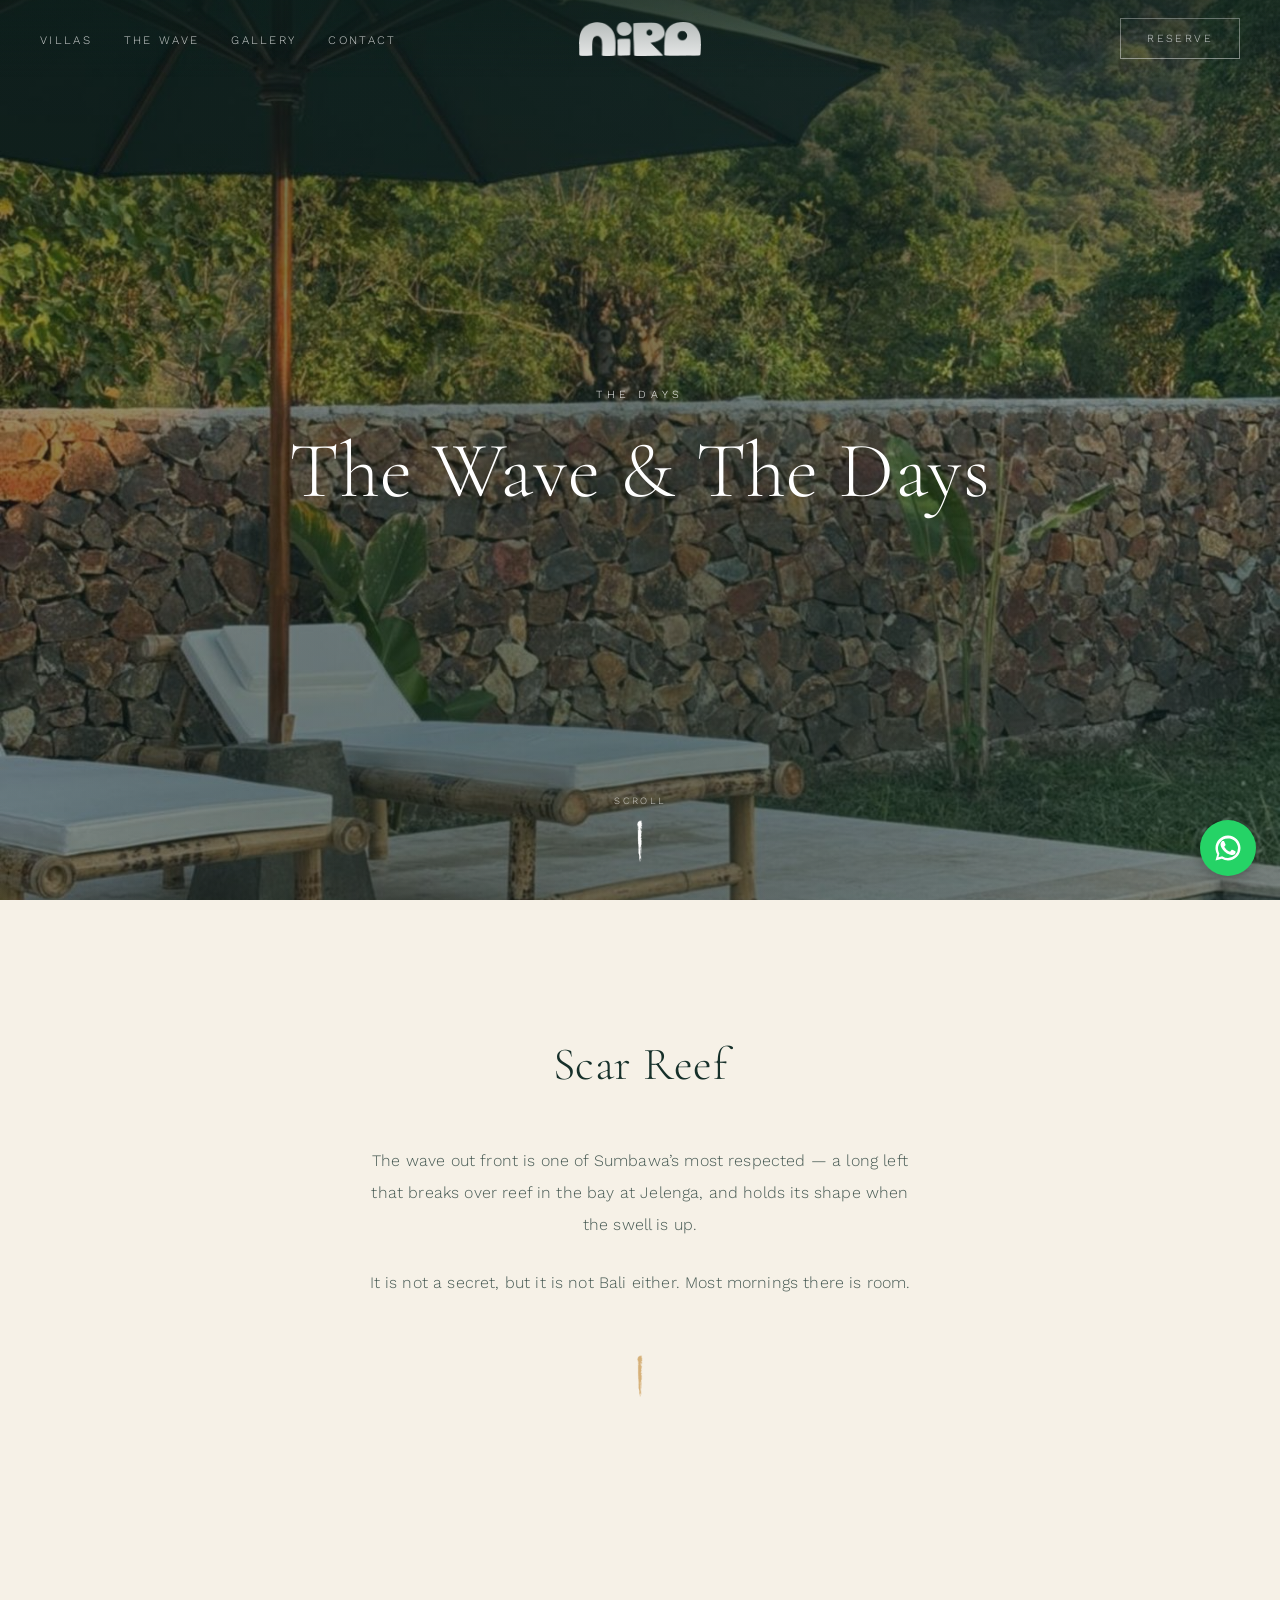
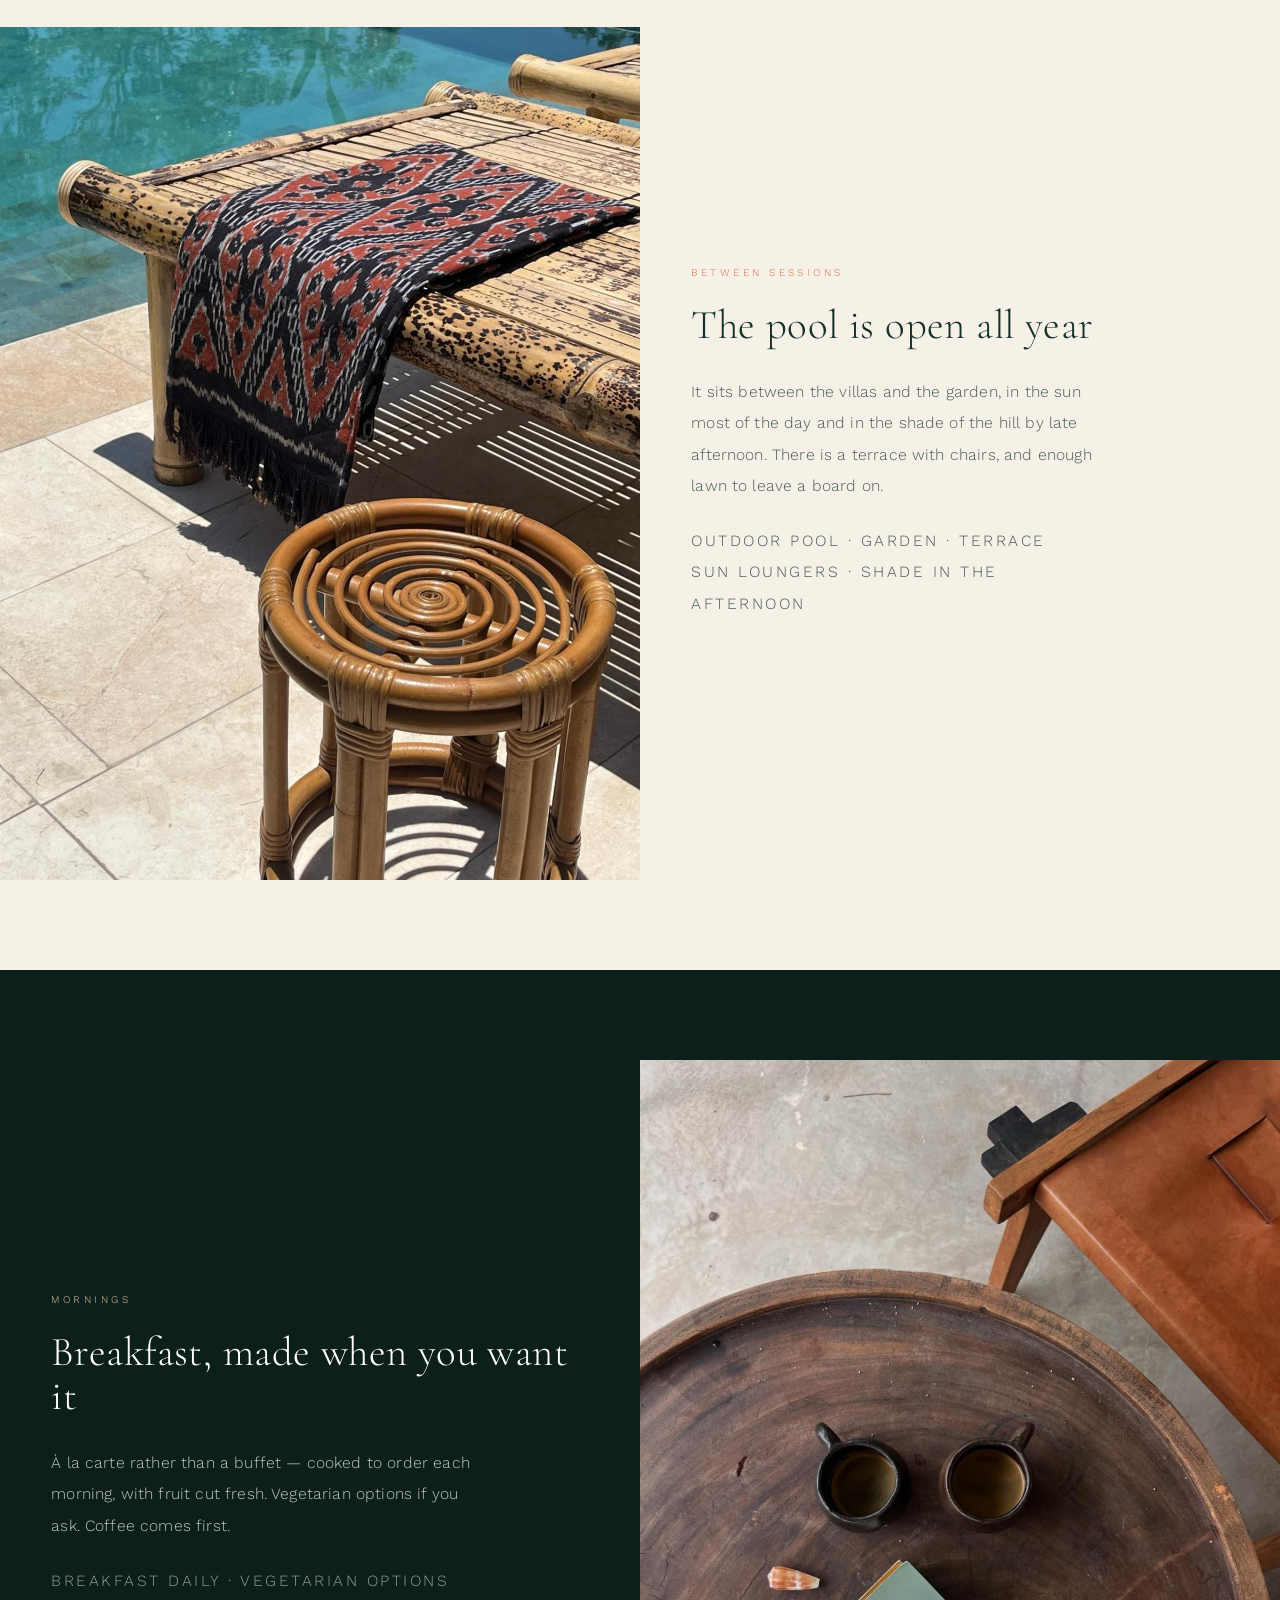
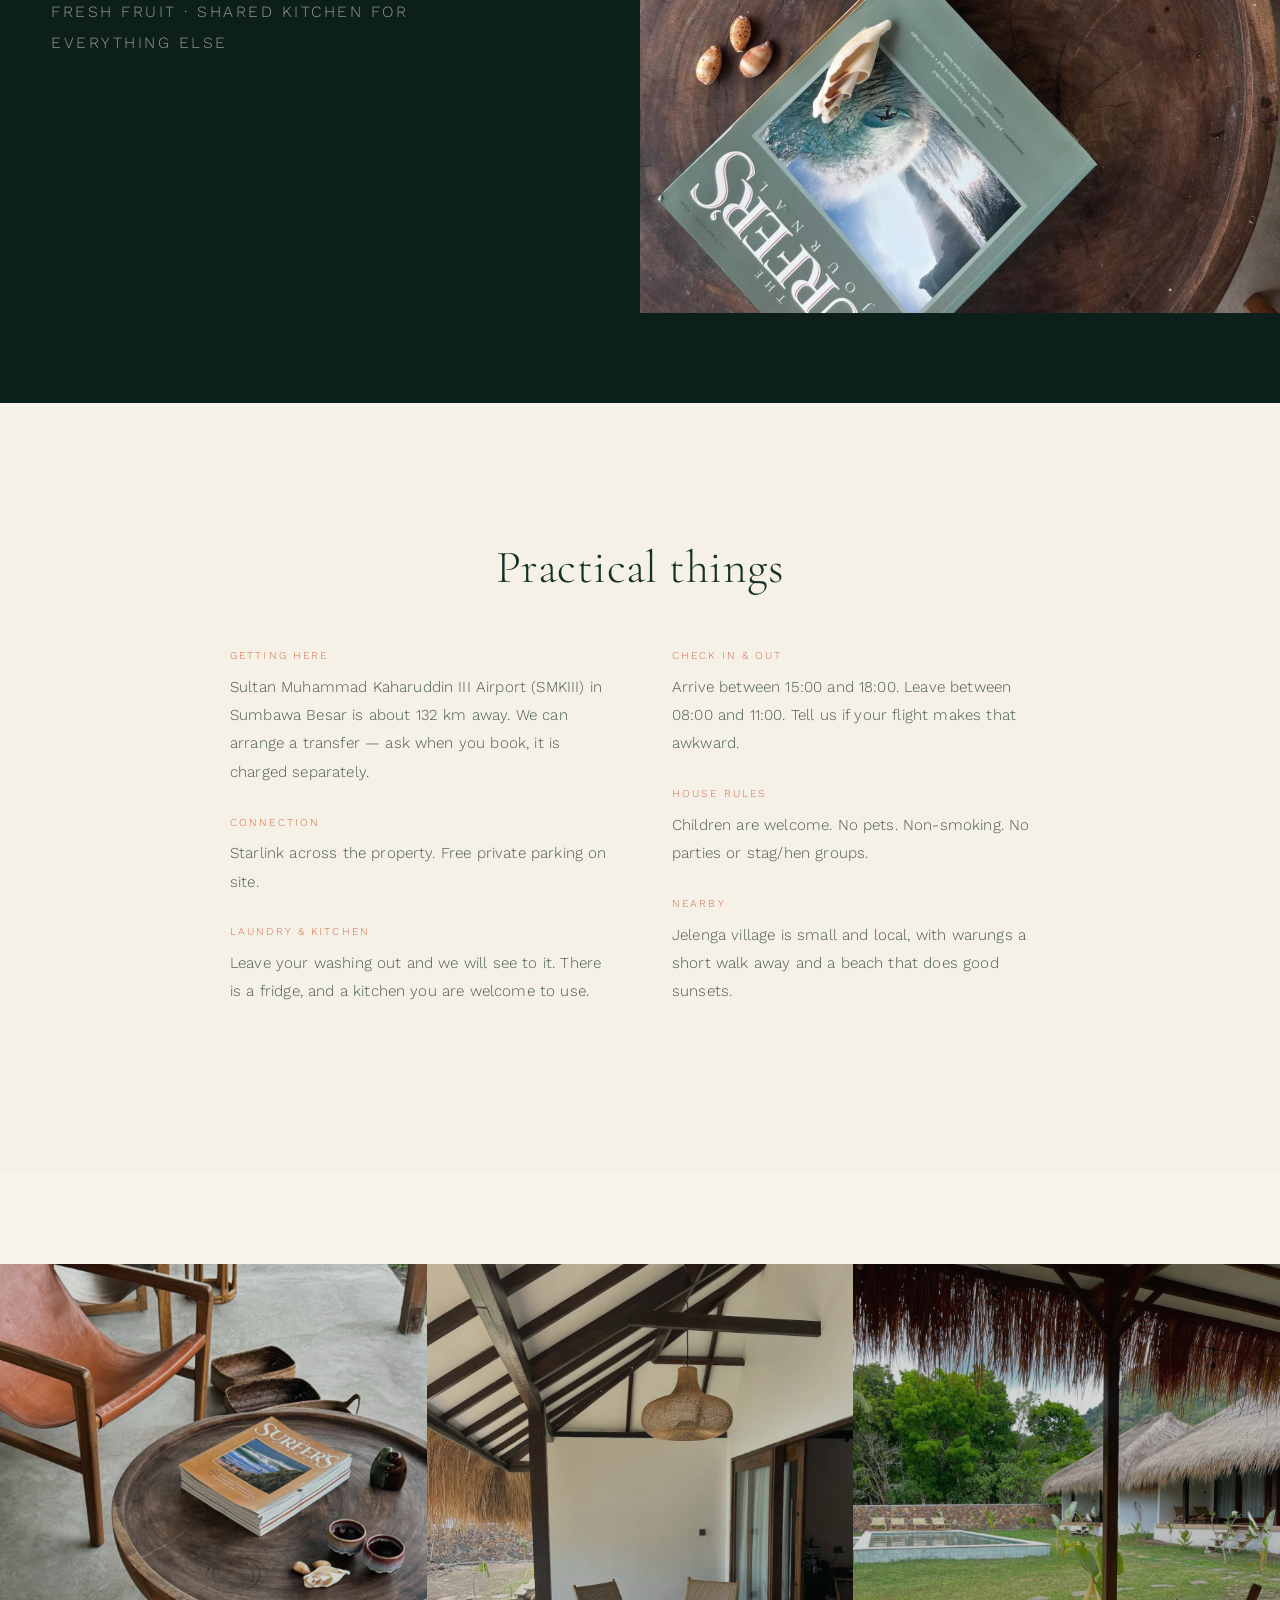
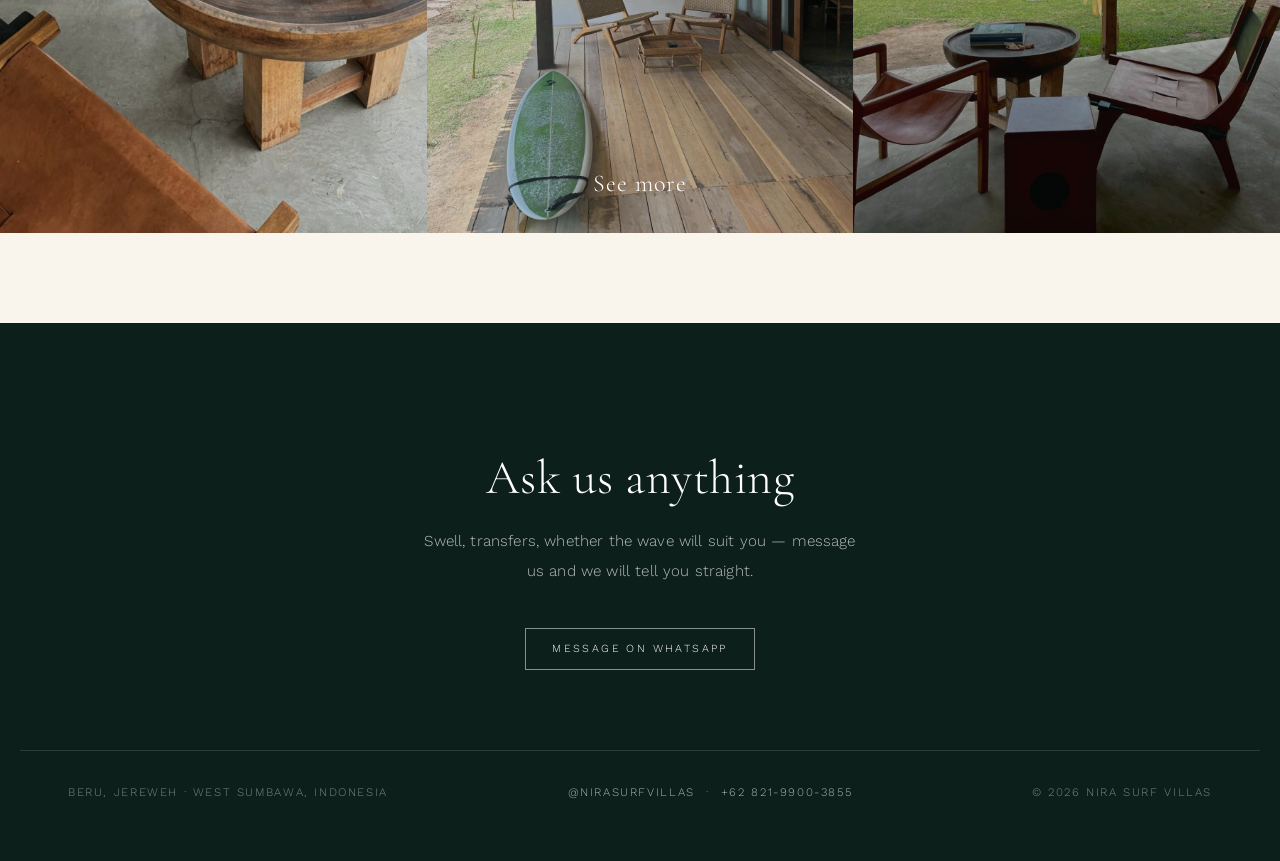
==== commit 912e68b2: "Describe laundry as a service across the site The home page said "Laundry service" while three other" ====
--- a/amenities.html
+++ b/amenities.html
@@ -88,7 +88,7 @@
       <dt>Connection</dt>
       <dd>Starlink across the property. Free private parking on site.</dd>
       <dt>Laundry &amp; kitchen</dt>
-      <dd>Washing machine, fridge, and a kitchen you are welcome to use.</dd>
+      <dd>Leave your washing out and we will see to it. There is a fridge, and a kitchen you are welcome to use.</dd>
     </div>
     <div>
       <dt>Check in &amp; out</dt>
--- a/css/style.css
+++ b/css/style.css
@@ -1439,3 +1439,56 @@
   .band img { transition: none; }
   html { scroll-behavior: auto; }
 }
+
+/* ---------- Essentials grid (home) ----------
+   Sits under the intro prose, inside the same bone block, so the gold rule
+   reads as the divider between the two. Hairlines are the 1px grid gap
+   showing through — no borders to de-duplicate at the seams. */
+.essentials {
+  max-width: 880px;
+  margin: 4.5rem auto 0;
+  padding: 0 28px;
+}
+.essentials .panel-label {
+  color: var(--gold);
+  margin-bottom: 2.1rem;
+}
+.essentials ul {
+  list-style: none;
+  margin: 0;
+  padding: 0;
+  display: grid;
+  grid-template-columns: repeat(3, 1fr);
+  gap: 1px;
+  /* The hairlines are the grid gap showing through; no outer border, so the
+     lattice floats rather than reading as a boxed table. */
+  background: rgba(206,160,92,0.28);
+}
+.essentials li {
+  background: var(--bone);
+  display: flex;
+  align-items: center;
+  justify-content: center;
+  text-align: center;
+  padding: 1.75rem 0.9rem;
+  font-family: 'Work Sans', sans-serif;
+  font-size: 0.66rem;
+  font-weight: 300;
+  letter-spacing: 0.18em;
+  text-transform: uppercase;
+  line-height: 1.6;
+  color: rgba(22,48,42,0.62);
+}
+.essentials .prose-links {
+  margin-top: 3rem;
+}
+
+@media (max-width: 760px) {
+  .essentials { margin-top: 3.5rem; }
+  .essentials ul { grid-template-columns: repeat(2, 1fr); }
+  .essentials li {
+    padding: 1.4rem 0.7rem;
+    font-size: 0.6rem;
+    letter-spacing: 0.14em;
+  }
+}
